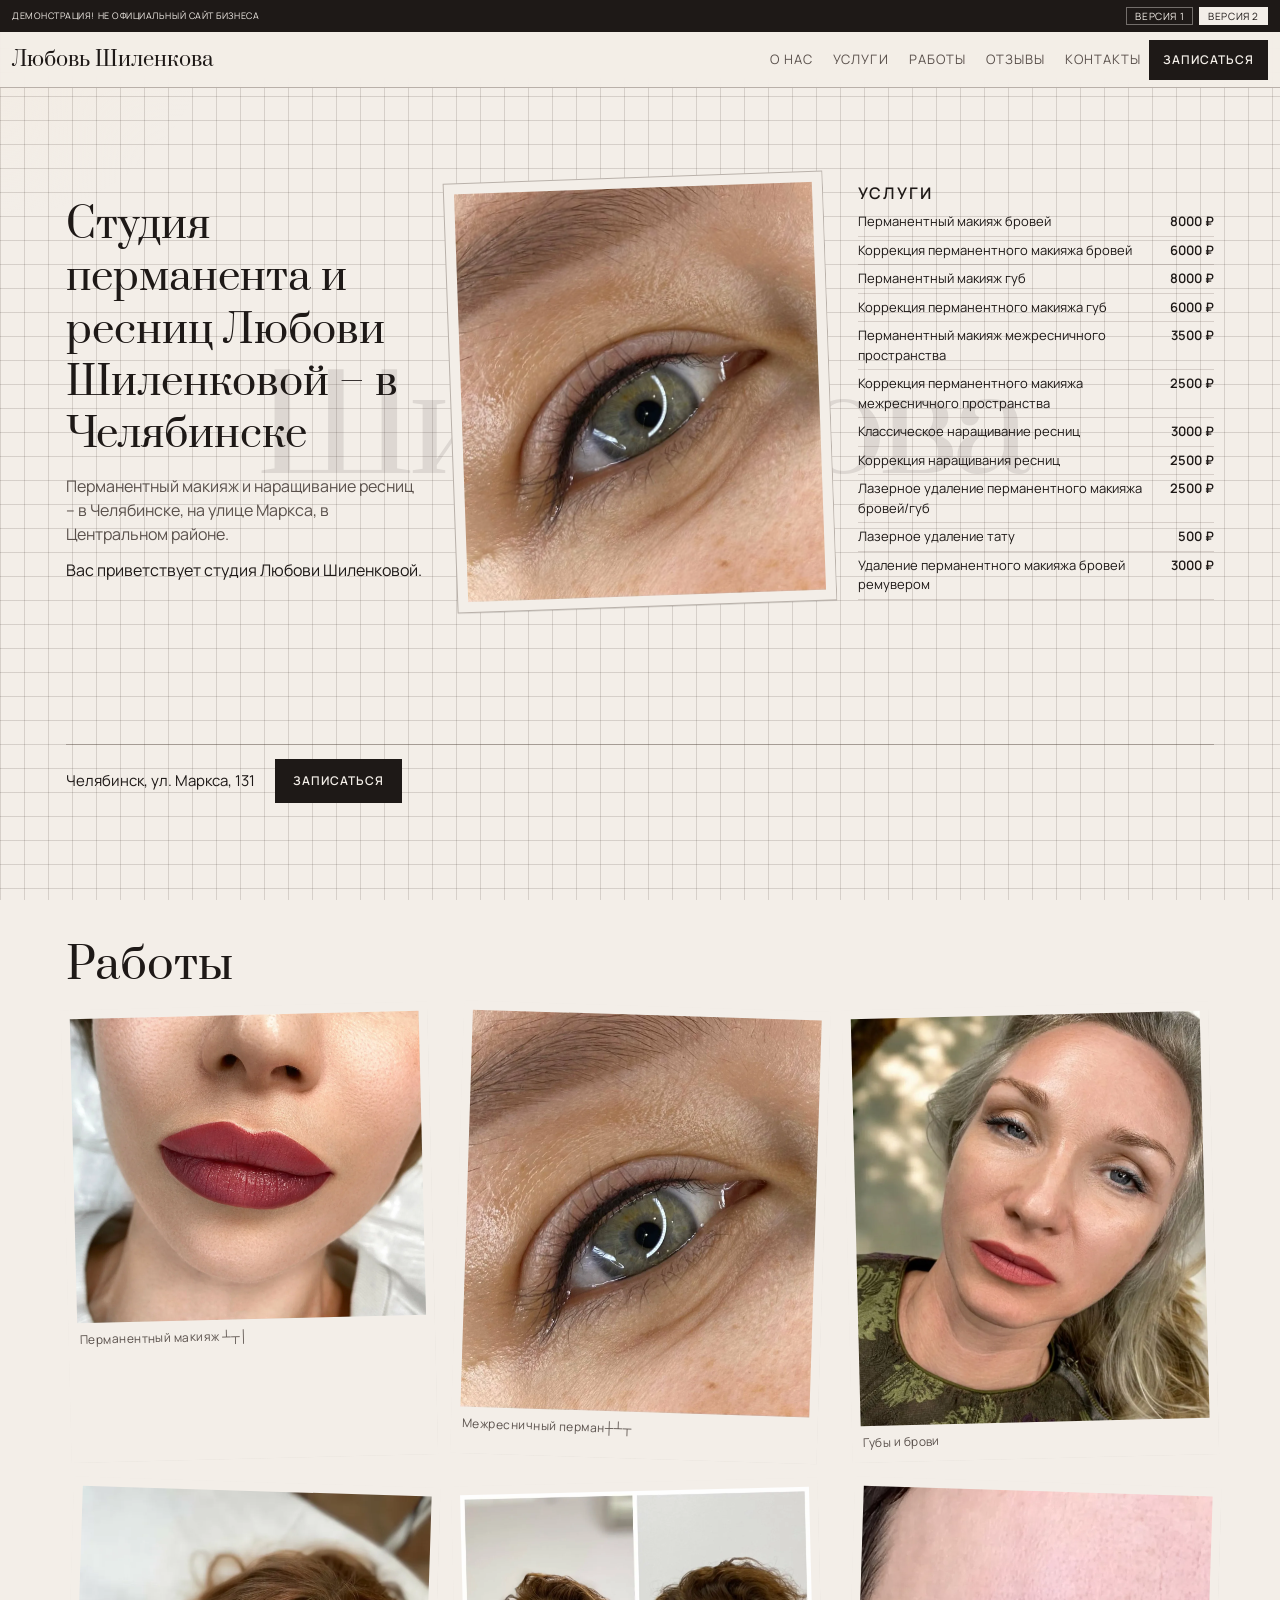
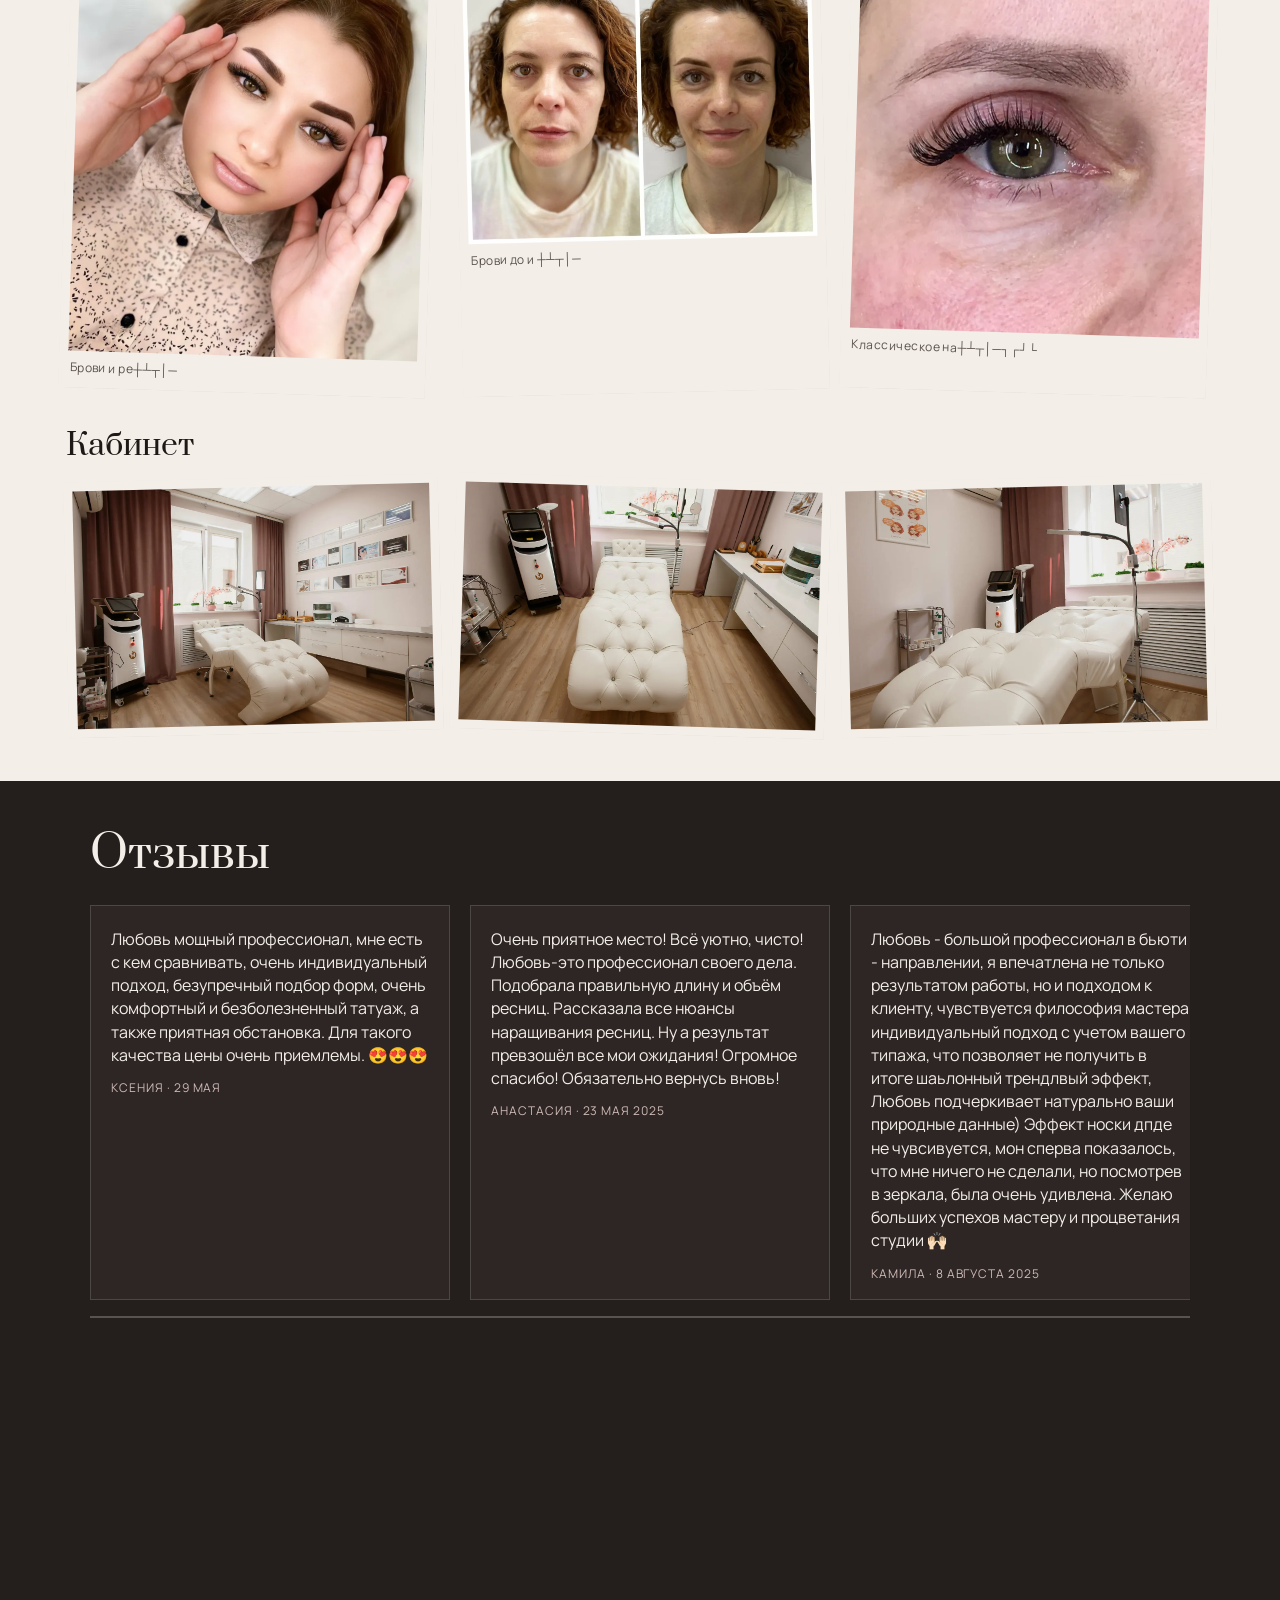
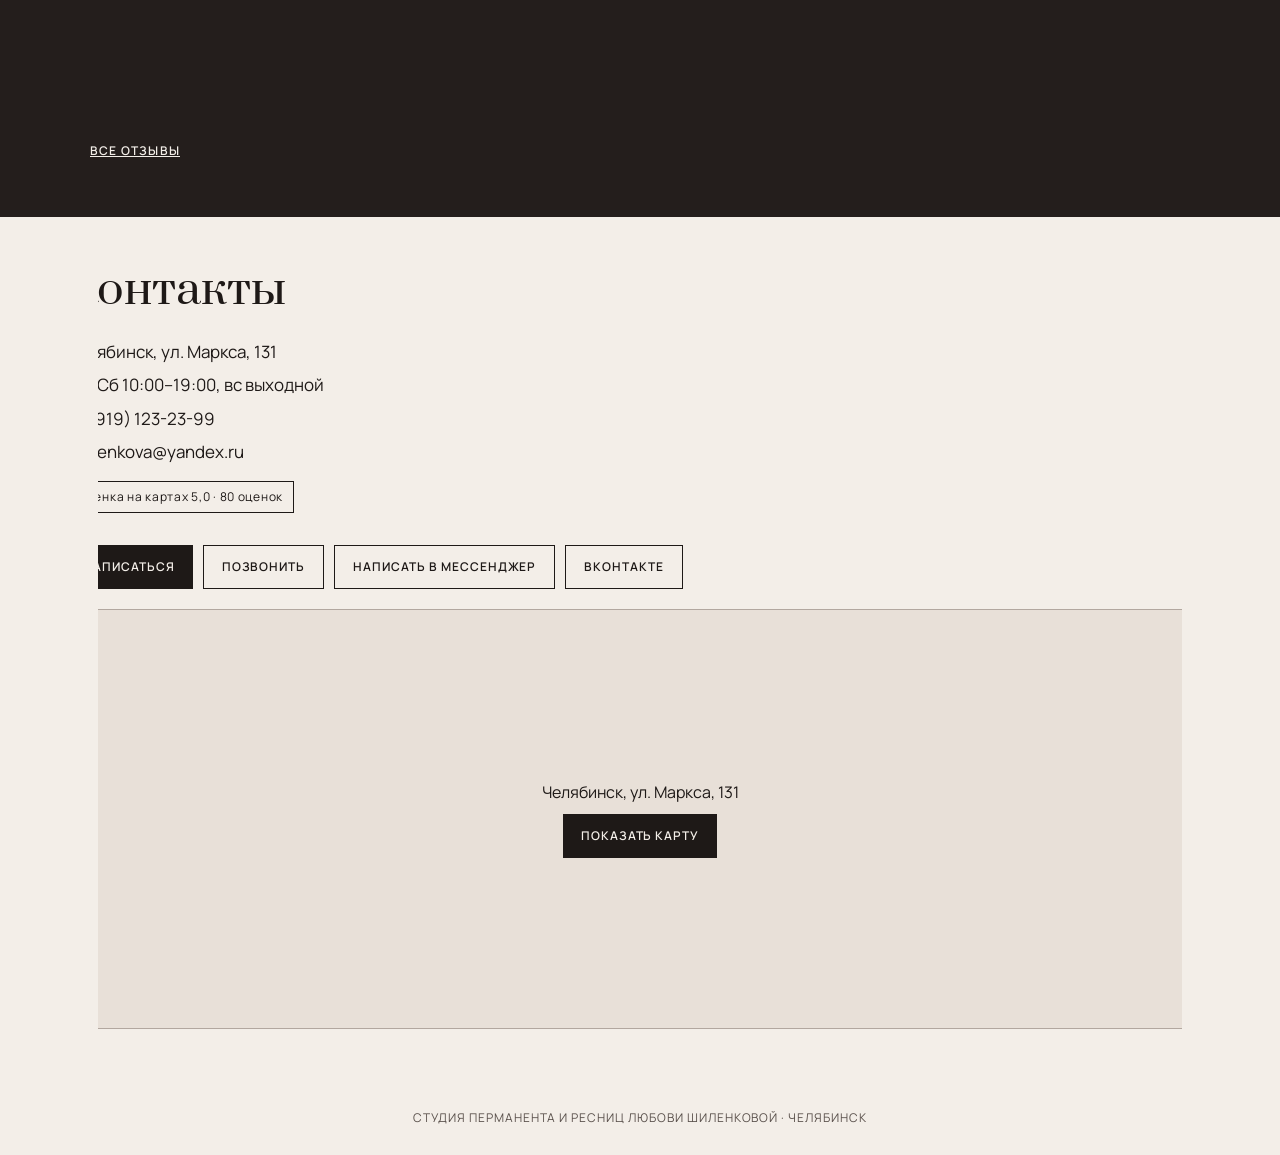
==== v2/index.html @ 54dadf8e "Demo site" ====
<!DOCTYPE html>
<html lang="ru">
<head>
<meta charset="utf-8">
<meta name="viewport" content="width=device-width, initial-scale=1.0">
<meta name="robots" content="noindex, nofollow">
<title>Студия перманента и ресниц Любови Шиленковой · Челябинск</title>
<meta name="description" content="Студия перманента и ресниц Любови Шиленковой в Челябинске, на улице Маркса, в Центральном районе. Перманентный макияж и наращивание ресниц, запись онлайн.">
<meta name="theme-color" content="#F3EEE8">
<link rel="icon" sizes="any" href="logos/favicon.ico">
<link rel="icon" type="image/png" sizes="32x32" href="logos/favicon-32x32.png">
<link rel="apple-touch-icon" sizes="180x180" href="logos/apple-touch-icon.png">
<link rel="preload" href="fonts/prata-400.woff2" as="font" type="font/woff2" crossorigin>
<link rel="preload" href="fonts/manrope-400.woff2" as="font" type="font/woff2" crossorigin>
<link rel="stylesheet" href="css/fonts.css">
<link rel="stylesheet" href="css/styles.css">
<script>
(function(){var q=window.matchMedia("(prefers-reduced-motion: no-preference)");if(!q.matches)return;var h=document.documentElement;h.classList.add("m-on");setTimeout(function(){if(!h.classList.contains("m-ready"))h.classList.remove("m-on");},2500);})();
</script>
</head>
<body>
<div class="grid-bg" aria-hidden="true"></div>
<div class="spot" id="spot" aria-hidden="true"></div>

<div class="chrome" id="chrome">
  <div class="demo">
    <p class="demo-msg">ДЕМОНСТРАЦИЯ! НЕ ОФИЦИАЛЬНЫЙ САЙТ БИЗНЕСА</p>
    <nav class="demo-sw" aria-label="Варианты макета">
      <a href="../">Версия 1</a>
      <span class="is-on" aria-current="page">Версия 2</span>
    </nav>
  </div>
  <header class="head">
    <a class="sign" href="#top">Любовь Шиленкова</a>
    <nav class="nav" aria-label="Разделы">
      <a href="#about">О нас</a>
      <a href="#services">Услуги</a>
      <a href="#works">Работы</a>
      <a href="#reviews">Отзывы</a>
      <a href="#contacts">Контакты</a>
    </nav>
    <a class="btn btn-head" href="https://n501850.yclients.com/" target="_blank" rel="noopener noreferrer">Записаться</a>
    <button class="burger" type="button" id="burger" aria-expanded="false" aria-controls="menu">Меню</button>
    <div class="progress" aria-hidden="true"></div>
  </header>
</div>
<div class="spacer" id="spacer" aria-hidden="true"></div>

<nav class="menu" id="menu" hidden aria-label="Разделы">
  <a href="#about">О нас</a>
  <a href="#services">Услуги</a>
  <a href="#works">Работы</a>
  <a href="#reviews">Отзывы</a>
  <a href="#contacts">Контакты</a>
</nav>

<main id="top">
  <section class="hero" aria-label="Первый экран">
    <p class="word" aria-hidden="true">Шиленкова</p>
    <figure class="work-frame" data-curtain data-tilt>
      <img src="img/work-eyeliner.webp" width="1123" height="1280" alt="Перманентный макияж межресничного пространства" fetchpriority="high">
    </figure>
    <div class="col-about" id="about">
      <h1 data-rv="h1">
        <span class="w"><span class="wi" style="--g:0">Студия</span></span>
        <span class="w"><span class="wi" style="--g:0">перманента</span></span>
        <span class="w"><span class="wi" style="--g:1">и</span></span>
        <span class="w"><span class="wi" style="--g:1">ресниц</span></span>
        <span class="w"><span class="wi" style="--g:2">Любови</span></span>
        <span class="w"><span class="wi" style="--g:2">Шиленковой</span></span>
        <span class="w"><span class="wi" style="--g:3">– в</span></span>
        <span class="w"><span class="wi" style="--g:3">Челябинске</span></span>
      </h1>
      <p class="lead" data-light>Перманентный макияж и наращивание ресниц – в Челябинске, на улице Маркса, в Центральном районе.</p>
      <p class="hello" data-rv>Вас приветствует студия Любови Шиленковой.</p>
    </div>
    <div class="col-svc" id="services">
      <h2 class="marks" data-assemble data-rv>Услуги</h2>
      <ul>
        <li><span>Перманентный макияж бровей</span><span class="pr">8000 ₽</span></li>
        <li><span>Коррекция перманентного макияжа бровей</span><span class="pr">6000 ₽</span></li>
        <li><span>Перманентный макияж губ</span><span class="pr">8000 ₽</span></li>
        <li><span>Коррекция перманентного макияжа губ</span><span class="pr">6000 ₽</span></li>
        <li><span>Перманентный макияж межресничного пространства</span><span class="pr">3500 ₽</span></li>
        <li><span>Коррекция перманентного макияжа межресничного пространства</span><span class="pr">2500 ₽</span></li>
        <li><span>Классическое наращивание ресниц</span><span class="pr">3000 ₽</span></li>
        <li><span>Коррекция наращивания ресниц</span><span class="pr">2500 ₽</span></li>
        <li><span>Лазерное удаление перманентного макияжа бровей/губ</span><span class="pr">2500 ₽</span></li>
        <li><span>Лазерное удаление тату</span><span class="pr">500 ₽</span></li>
        <li><span>Удаление перманентного макияжа бровей ремувером</span><span class="pr">3000 ₽</span></li>
      </ul>
    </div>
    <div class="hero-foot">
      <p>Челябинск, ул. Маркса, 131</p>
      <a class="btn" href="https://n501850.yclients.com/" target="_blank" rel="noopener noreferrer">Записаться</a>
    </div>
  </section>

  <section class="works" id="works">
    <h2 data-rv="h2" class="marks" data-assemble><span class="w"><span class="wi">Работы</span></span></h2>
    <div class="gal-grid">
      <figure class="shot" data-curtain data-frame data-rv data-d style="--i:0"><img src="img/work-lips.webp" width="1280" height="1116" alt="Перманентный макияж губ" loading="lazy"><figcaption class="marks" data-assemble>Перманентный макияж губ</figcaption></figure>
      <figure class="shot" data-curtain data-frame data-rv data-d style="--i:1"><img src="img/work-eyeliner.webp" width="1123" height="1280" alt="Перманентный макияж межресничного пространства" loading="lazy"><figcaption class="marks" data-assemble>Межресничный перманент</figcaption></figure>
      <figure class="shot" data-curtain data-frame data-rv data-d style="--i:2"><img src="img/work-face.webp" width="1029" height="1200" alt="Перманентный макияж губ и бровей" loading="lazy"><figcaption class="marks" data-assemble>Губы и брови</figcaption></figure>
      <figure class="shot" data-curtain data-frame data-rv data-d style="--i:3"><img src="img/work-brows-lashes.webp" width="900" height="1200" alt="Брови и наращивание ресниц" loading="lazy"><figcaption class="marks" data-assemble>Брови и ресницы</figcaption></figure>
      <figure class="shot" data-curtain data-frame data-rv data-d style="--i:4"><img src="img/work-brows-ba.webp" width="1280" height="1280" alt="Брови до и после перманентного макияжа" loading="lazy"><figcaption class="marks" data-assemble>Брови до и после</figcaption></figure>
      <figure class="shot" data-curtain data-frame data-rv data-d style="--i:5"><img src="img/work-lashes.webp" width="690" height="875" alt="Классическое наращивание ресниц" loading="lazy"><figcaption class="marks" data-assemble>Классическое наращивание</figcaption></figure>
    </div>
    <div class="place">
      <h3 class="marks" data-assemble data-rv>Кабинет</h3>
      <div class="place-grid">
        <figure class="shot" data-curtain data-frame data-rv data-d style="--i:0"><img src="img/int-wide.webp" width="1280" height="853" alt="Кабинет студии, общий план" loading="lazy"></figure>
        <figure class="shot" data-curtain data-frame data-rv data-d style="--i:1"><img src="img/int-couch.webp" width="1280" height="853" alt="Кабинет студии, кушетка" loading="lazy"></figure>
        <figure class="shot" data-curtain data-frame data-rv data-d style="--i:2"><img src="img/int-window.webp" width="1280" height="853" alt="Кабинет студии у окна" loading="lazy"></figure>
      </div>
    </div>
  </section>

  <section class="reviews" id="reviews" data-tone="dark">
    <div class="reviews-inner">
      <h2 data-rv="h2" class="marks" data-assemble><span class="w"><span class="wi">Отзывы</span></span></h2>
      <div class="rev-stack">
        <article class="rev-card">
          <blockquote>Любовь мощный профессионал, мне есть с кем сравнивать, очень индивидуальный подход, безупречный подбор форм, очень комфортный и безболезненный татуаж, а также приятная обстановка. Для такого качества цены очень приемлемы. 😍😍😍</blockquote>
          <footer>Ксения · 29 мая</footer>
        </article>
        <article class="rev-card">
          <blockquote>Очень приятное место! Всё уютно, чисто! Любовь-это профессионал своего дела. Подобрала правильную длину и объём ресниц. Рассказала все нюансы наращивания ресниц. Ну а результат превзошёл все мои ожидания! Огромное спасибо! Обязательно вернусь вновь!</blockquote>
          <footer>Анастасия · 23 мая 2025</footer>
        </article>
        <article class="rev-card">
          <blockquote>Любовь - большой профессионал в бьюти - направлении, я впечатлена не только результатом работы, но и подходом к клиенту, чувствуется философия мастера индивидуальный подход с учетом вашего типажа, что позволяет не получить в итоге шаьлонный трендлвый эффект, Любовь подчеркивает натурально ваши природные данные) Эффект носки дпде не чувсивуется, мон сперва показалось, что мне ничего не сделали, но посмотрев в зеркала, была очень удивлена. Желаю больших успехов мастеру и процветания студии 🙌🏻</blockquote>
          <footer>Камила · 8 августа 2025</footer>
        </article>
        <article class="rev-card">
          <blockquote>Любовь, прекрасный мастер своего дела. Хожу к ней регулярно, не первый год. Делаю бровки, реснички, сейчас решилась на перманент губ. После первой процедуры есть прекрасный результат.Все оценили. Спасибо большое. Теперь жду коррекцию🤗Мастера менять не буду💯%</blockquote>
          <footer>Ольга · 22 ноября 2025</footer>
        </article>
      </div>
      <div class="rev-lane-wrap" id="rev-lane-wrap">
        <div class="rev-lane" id="rev-lane">
          <article class="rev-card">
            <blockquote>Любовь мощный профессионал, мне есть с кем сравнивать, очень индивидуальный подход, безупречный подбор форм, очень комфортный и безболезненный татуаж, а также приятная обстановка. Для такого качества цены очень приемлемы. 😍😍😍</blockquote>
            <footer>Ксения · 29 мая</footer>
          </article>
          <article class="rev-card">
            <blockquote>Очень приятное место! Всё уютно, чисто! Любовь-это профессионал своего дела. Подобрала правильную длину и объём ресниц. Рассказала все нюансы наращивания ресниц. Ну а результат превзошёл все мои ожидания! Огромное спасибо! Обязательно вернусь вновь!</blockquote>
            <footer>Анастасия · 23 мая 2025</footer>
          </article>
          <article class="rev-card">
            <blockquote>Любовь - большой профессионал в бьюти - направлении, я впечатлена не только результатом работы, но и подходом к клиенту, чувствуется философия мастера индивидуальный подход с учетом вашего типажа, что позволяет не получить в итоге шаьлонный трендлвый эффект, Любовь подчеркивает натурально ваши природные данные) Эффект носки дпде не чувсивуется, мон сперва показалось, что мне ничего не сделали, но посмотрев в зеркала, была очень удивлена. Желаю больших успехов мастеру и процветания студии 🙌🏻</blockquote>
            <footer>Камила · 8 августа 2025</footer>
          </article>
          <article class="rev-card">
            <blockquote>Любовь, прекрасный мастер своего дела. Хожу к ней регулярно, не первый год. Делаю бровки, реснички, сейчас решилась на перманент губ. После первой процедуры есть прекрасный результат.Все оценили. Спасибо большое. Теперь жду коррекцию🤗Мастера менять не буду💯%</blockquote>
            <footer>Ольга · 22 ноября 2025</footer>
          </article>
        </div>
        <div class="rev-progress" aria-hidden="true"><i id="rev-progress"></i></div>
      </div>
      <a class="rev-all" href="https://yandex.ru/maps/org/31362905163/reviews/" target="_blank" rel="noopener noreferrer">Все отзывы</a>
    </div>
  </section>

  <section class="contacts" id="contacts">
    <h2 data-rv="h2" class="marks" data-assemble><span class="w"><span class="wi">Контакты</span></span></h2>
    <div class="nap">
      <p>Челябинск, ул. Маркса, 131</p>
      <p>Пн–Сб 10:00–19:00, вс выходной</p>
      <p><a href="tel:+79191232399">+7 (919) 123-23-99</a></p>
      <p><a href="mailto:lshilenkova@yandex.ru">lshilenkova@yandex.ru</a></p>
    </div>
    <p class="badge">Оценка на картах 5,0 · 80 оценок</p>
    <div class="msg">
      <a class="btn" href="https://n501850.yclients.com/" target="_blank" rel="noopener noreferrer">Записаться</a>
      <a class="btn btn-ghost" href="tel:+79191232399">Позвонить</a>
      <a class="btn btn-ghost" href="https://t.me/+79191232399" target="_blank" rel="noopener noreferrer">Написать в мессенджер</a>
      <a class="btn btn-ghost" href="https://vk.ru/shilenkovabeauty" target="_blank" rel="noopener noreferrer">ВКонтакте</a>
    </div>
    <div class="map" id="map" data-src="https://yandex.ru/map-widget/v1/?ol=biz&amp;oid=31362905163&amp;z=16&amp;lang=ru_RU">
      <div class="ph">
        <p>Челябинск, ул. Маркса, 131</p>
        <button class="btn" type="button" id="map-btn">Показать карту</button>
      </div>
    </div>
  </section>
</main>

<footer class="page-end">
  <p>Студия перманента и ресниц Любови Шиленковой · Челябинск</p>
</footer>

<script src="js/engine.js"></script>
</body>
</html>
---- v2/css/fonts.css ----
@font-face {
  font-family: "Prata";
  src: url("../fonts/prata-400.woff2") format("woff2");
  font-weight: 400;
  font-style: normal;
  font-display: swap;
}
@font-face {
  font-family: "Manrope";
  src: url("../fonts/manrope-400.woff2") format("woff2");
  font-weight: 400;
  font-style: normal;
  font-display: swap;
}
@font-face {
  font-family: "Manrope";
  src: url("../fonts/manrope-600.woff2") format("woff2");
  font-weight: 600;
  font-style: normal;
  font-display: swap;
}
---- v2/css/styles.css ----
/* T4 Grid - brow-mapping sheet */
:root {
  --c-paper: #f3eee8;
  --c-ink: #1e1917;
  --c-muted: #5a514c;
  --c-line: rgba(62, 48, 40, .16);
  --c-line-strong: rgba(62, 48, 40, .32);
  --c-rose: #7a3f40;
  --c-rose-deep: #5c2e2f;
  --c-soft: #e8e0d8;
  --c-dark: #241e1c;
  --c-on-dark: #f3eee8;
  --c-frame: #d8cfc6;
  --top-h: 96px;
  --ease: cubic-bezier(.16, 1, .3, 1);
  --max: 1180px;
  --grid: 24px;
  --fx: 0px;
}
*, *::before, *::after { box-sizing: border-box; }
html, body { overflow-x: clip; }
body {
  margin: 0;
  font-family: "Manrope", "Segoe UI", sans-serif;
  color: var(--c-ink);
  background: var(--c-paper);
  line-height: 1.5;
  min-height: 100svh;
}
img { max-width: 100%; height: auto; display: block; }
a { color: inherit; }
button { font: inherit; color: inherit; }
h1, h2, h3 { font-family: "Prata", Georgia, serif; font-weight: 400; line-height: 1.15; margin: 0; }
p, ul, figure, blockquote { margin: 0; }

.grid-bg {
  position: fixed;
  inset: 0;
  z-index: 0;
  height: 100lvh;
  pointer-events: none;
  background-color: var(--c-paper);
  background-image:
    linear-gradient(to right, var(--c-line) 1px, transparent 1px),
    linear-gradient(to bottom, var(--c-line) 1px, transparent 1px);
  background-size: var(--grid) var(--grid);
}
.spot {
  display: none;
  position: fixed;
  z-index: 1;
  width: 50vmin;
  height: 50vmin;
  border-radius: 50%;
  pointer-events: none;
  background: radial-gradient(circle, rgba(255, 250, 244, .5) 0%, rgba(255, 250, 244, 0) 68%);
  translate: -50% -50%;
  mix-blend-mode: multiply;
}
@media (hover: hover) and (pointer: fine) {
  .spot { display: block; }
}

.chrome {
  position: fixed;
  top: 0;
  left: 0;
  right: 0;
  z-index: 40;
  background: var(--c-paper);
}
@media (min-width: 700px) {
  .chrome {
    background: color-mix(in srgb, var(--c-paper) 92%, transparent);
    backdrop-filter: blur(10px);
  }
}
.progress {
  display: none;
  position: absolute;
  left: 0;
  right: 0;
  bottom: 0;
  height: 2px;
  background: var(--c-rose);
  transform-origin: left center;
  scale: 0 1;
  z-index: 1;
}
@supports (animation-timeline: scroll()) {
  html.m-on .progress {
    display: block;
    animation: grow-p linear;
    animation-timeline: scroll(root);
  }
}
@keyframes grow-p { from { scale: 0 1; } to { scale: 1 1; } }

.demo {
  display: flex;
  align-items: center;
  justify-content: space-between;
  gap: 8px;
  min-height: 32px;
  padding: 3px 12px;
  background: var(--c-ink);
  color: var(--c-on-dark);
  font-size: 9px;
  letter-spacing: .06em;
  text-transform: uppercase;
  line-height: 1.2;
}
@media (max-width: 420px) {
  .demo { padding: 3px 8px; gap: 6px; letter-spacing: .03em; }
  .demo-sw a, .demo-sw span { padding: 2px 6px; }
}
.demo-msg { flex: 1 1 auto; }
.demo-sw { display: flex; gap: 6px; flex: 0 0 auto; }
.demo-sw a, .demo-sw span {
  padding: 2px 8px;
  border: 1px solid rgba(243, 238, 232, .4);
  text-decoration: none;
  font-size: 10px;
  letter-spacing: .06em;
  text-transform: uppercase;
}
.demo-sw .is-on { background: var(--c-on-dark); color: var(--c-ink); border-color: var(--c-on-dark); }
.demo-sw a:hover, .demo-sw a:focus-visible { background: rgba(243, 238, 232, .14); }

.head {
  display: flex;
  align-items: center;
  gap: 8px;
  min-height: 56px;
  padding: 6px 12px;
  border-bottom: 1px solid var(--c-line-strong);
}
@media (max-width: 420px) {
  .head { padding: 6px 10px; gap: 6px; }
  .btn-head { padding: 8px 10px; font-size: 11px; }
  .burger { min-width: 40px; padding: 6px 8px; font-size: 11px; }
}
.sign {
  font-family: "Prata", Georgia, serif;
  font-size: clamp(15px, 4.4vw, 20px);
  text-decoration: none;
  margin-right: auto;
  white-space: nowrap;
  min-width: 0;
}
.nav { display: none; gap: 20px; }
.nav a { text-decoration: none; font-size: 13px; letter-spacing: .08em; text-transform: uppercase; color: var(--c-muted); }
.nav a:hover, .nav a:focus-visible { color: var(--c-ink); }
.btn {
  display: inline-flex;
  align-items: center;
  justify-content: center;
  text-decoration: none;
  background: var(--c-ink);
  color: var(--c-on-dark);
  border: 0;
  padding: 10px 18px;
  min-height: 44px;
  font-weight: 600;
  letter-spacing: .08em;
  text-transform: uppercase;
  font-size: 12px;
  cursor: pointer;
}
.btn:hover, .btn:focus-visible { background: var(--c-rose-deep); }
.btn-head { padding: 8px 14px; min-height: 40px; }
.btn-ghost {
  background: transparent;
  color: var(--c-ink);
  border: 1px solid var(--c-ink);
}
.btn-ghost:hover, .btn-ghost:focus-visible { background: var(--c-ink); color: var(--c-on-dark); }
.btn-on-dark { background: var(--c-on-dark); color: var(--c-dark); }
.btn-on-dark:hover, .btn-on-dark:focus-visible { background: #fff; color: var(--c-dark); }
.burger {
  display: inline-flex;
  align-items: center;
  justify-content: center;
  min-width: 44px;
  min-height: 40px;
  padding: 6px 10px;
  background: transparent;
  border: 1px solid var(--c-ink);
  font-size: 11px;
  font-weight: 600;
  letter-spacing: .1em;
  text-transform: uppercase;
  cursor: pointer;
}
.burger[aria-expanded="true"] { background: var(--c-ink); color: var(--c-on-dark); }
@media (min-width: 900px) {
  .burger { display: none; }
  .nav { display: flex; }
}
.spacer { height: var(--top-h); }
.menu {
  position: fixed;
  top: var(--top-h);
  left: 0;
  right: 0;
  z-index: 39;
  background: var(--c-paper);
  border-bottom: 1px solid var(--c-line-strong);
  padding: 8px 16px 18px;
  display: flex;
  flex-direction: column;
}
.menu[hidden] { display: none; }
.menu a {
  display: block;
  text-decoration: none;
  padding: 10px 2px;
  font-size: 14px;
  letter-spacing: .12em;
  text-transform: uppercase;
}

main { position: relative; z-index: 2; }
section { scroll-margin-top: calc(var(--top-h) + 12px); }

.hero {
  width: min(100%, var(--max));
  margin: 0 auto;
  padding: 16px 16px 36px;
  display: grid;
  gap: 16px;
  position: relative;
  overflow-x: clip;
  max-width: 100%;
}
.word {
  font-family: "Prata", Georgia, serif;
  font-size: clamp(28px, 7.6vw, 160px);
  line-height: .85;
  letter-spacing: -.05em;
  color: var(--c-ink);
  opacity: .1;
  text-align: center;
  pointer-events: none;
  user-select: none;
  grid-area: word;
  align-self: center;
  max-width: 100%;
  overflow: hidden;
  white-space: nowrap;
}
.work-frame {
  grid-area: work;
  justify-self: center;
  width: min(100%, 340px);
  max-width: 100%;
  padding: 10px;
  background: var(--c-paper);
  box-shadow: 8px 12px 28px rgba(30, 25, 23, .16);
  rotate: -2deg;
  border: 1px solid var(--c-line-strong);
  position: relative;
  z-index: 1;
}
@media (max-width: 699px) {
  .work-frame { rotate: 0deg; }
}
.work-frame img {
  width: 100%;
  height: auto;
  aspect-ratio: 1123 / 1280;
  object-fit: cover;
  object-position: center 40%;
}
.col-about, .col-svc { position: relative; z-index: 1; }
.col-about h1 {
  font-size: clamp(22px, 5.6vw, 40px);
  margin-bottom: 10px;
  overflow-wrap: break-word;
}
.col-about .lead { color: var(--c-muted); font-size: 16px; max-width: 36ch; }
.col-about .hello { margin-top: 12px; font-size: 16px; }
.col-svc h2 { font-size: 16px; letter-spacing: .14em; text-transform: uppercase; font-family: "Manrope", sans-serif; font-weight: 600; margin-bottom: 10px; }
.col-svc ul { list-style: none; padding: 0; display: grid; gap: 4px; }
.col-svc li { display: flex; justify-content: space-between; gap: 10px; font-size: 13px; border-bottom: 1px solid var(--c-line); padding-bottom: 4px; }
.col-svc .pr { font-weight: 600; white-space: nowrap; }
.hero-foot {
  grid-area: foot;
  display: flex;
  flex-wrap: wrap;
  align-items: center;
  gap: 14px 20px;
  border-top: 1px solid var(--c-line-strong);
  padding-top: 14px;
  font-size: 15px;
}
.hero { grid-template-areas: "work" "word" "foot" "about" "svc"; }
@media (min-width: 900px) {
  .hero {
    grid-template-columns: 1fr minmax(260px, 380px) 1fr;
    grid-template-areas:
      "about work svc"
      "foot foot foot";
    column-gap: 28px;
    align-items: center;
    padding-top: 28px;
    min-height: calc(100svh - var(--top-h));
  }
  .word {
    position: absolute;
    left: 0;
    right: 0;
    top: 42%;
    translate: 0 -50%;
    font-size: clamp(72px, 11vw, 180px);
    z-index: 0;
  }
  .work-frame { width: 100%; }
  .col-about { align-self: center; }
  .col-svc { align-self: center; }
}

.works { width: min(100%, var(--max)); margin: 0 auto; padding: 40px 16px 48px; overflow-x: clip; }
.works h2 { font-size: clamp(28px, 5vw, 44px); margin-bottom: 8px; }
.works .intro { color: var(--c-muted); margin-bottom: 20px; }
.gal-grid {
  display: grid;
  grid-template-columns: 1fr 1fr;
  gap: 16px 12px;
}
.shot {
  padding: 8px;
  border: 1px solid transparent;
  background: var(--c-paper);
  box-shadow: 6px 10px 20px rgba(30, 25, 23, .1);
  rotate: -1.4deg;
}
.shot:nth-child(even) { rotate: 1.8deg; }
.shot img { width: 100%; height: auto; }
.shot figcaption { font-size: 12px; letter-spacing: .04em; padding: 8px 2px 2px; color: var(--c-muted); }
.shot.draw { border-color: var(--c-line-strong); }
.place { margin-top: 36px; }
.place h3 { font-family: "Prata", Georgia, serif; font-size: clamp(22px, 3vw, 30px); margin-bottom: 14px; }
.place-grid { display: grid; grid-template-columns: 1fr; gap: 12px; }
@media (min-width: 600px) {
  .place-grid { grid-template-columns: 1fr 1fr 1fr; }
}
@media (min-width: 900px) {
  .gal-grid { grid-template-columns: repeat(3, 1fr); gap: 24px; }
}
@supports (animation-timeline: view()) {
  html.m-on .gal-grid > :nth-child(even),
  html.m-on .place-grid > :nth-child(even) {
    animation: drift linear both;
    animation-timeline: view();
  }
}
@keyframes drift {
  from { translate: 0 -18px; }
  to { translate: 0 18px; }
}

.reviews {
  background: var(--c-dark);
  color: var(--c-on-dark);
  padding: 48px 16px 56px;
}
.reviews h2 { font-size: clamp(28px, 5vw, 44px); margin-bottom: 18px; }
.reviews-inner { width: min(100%, 1100px); margin: 0 auto; }
.rev-stack { display: grid; gap: 14px; }
.rev-card {
  background: #2d2624;
  padding: 22px 20px 16px;
  border: 1px solid rgba(243, 238, 232, .16);
}
.rev-card blockquote { font-size: 16px; line-height: 1.45; }
.rev-card footer { margin-top: 12px; font-size: 12px; letter-spacing: .08em; text-transform: uppercase; color: color-mix(in srgb, var(--c-on-dark) 70%, var(--c-rose)); }
.rev-all {
  display: inline-block;
  margin-top: 22px;
  color: var(--c-on-dark);
  font-weight: 600;
  letter-spacing: .1em;
  text-transform: uppercase;
  font-size: 12px;
}
.rev-lane, .rev-progress, .rev-lane-wrap { display: none; }
html.m-on .rev-stack .rev-card {
  position: sticky;
  top: calc(var(--top-h) + 16px);
}
@media (min-width: 900px) {
  html.m-on .rev-stack { display: none; }
  html.m-on .rev-lane-wrap { display: block; overflow: clip; max-width: 100%; }
  html.m-on .rev-lane {
    display: flex;
    gap: 20px;
    width: max-content;
  }
  html.m-on .rev-lane .rev-card {
    position: static;
    width: min(360px, 32vw);
    flex: 0 0 auto;
  }
  html.m-on .rev-progress {
    display: block;
    height: 2px;
    background: rgba(243, 238, 232, .25);
    margin-top: 16px;
  }
  html.m-on .rev-progress i {
    display: block;
    height: 100%;
    width: 100%;
    background: var(--c-on-dark);
    transform-origin: left center;
    scale: var(--p, 0) 1;
  }
}

.contacts {
  width: min(100%, var(--max));
  margin: 0 auto;
  padding: 48px 16px 64px;
  clip-path: inset(0 var(--fx) round 18px);
}
.contacts h2 { font-size: clamp(28px, 5vw, 44px); margin-bottom: 16px; }
.nap { display: grid; gap: 8px; font-size: 17px; margin-bottom: 16px; }
.nap a { text-decoration: none; }
.nap a:hover, .nap a:focus-visible { text-decoration: underline; }
.msg { display: flex; flex-wrap: wrap; gap: 10px; margin: 16px 0 20px; }
.badge {
  display: inline-block;
  border: 1px solid var(--c-ink);
  padding: 6px 10px;
  font-size: 12px;
  letter-spacing: .06em;
  margin-bottom: 16px;
  width: fit-content;
}
.map {
  position: relative;
  width: 100%;
  aspect-ratio: 16 / 10;
  max-height: 420px;
  background: var(--c-soft);
  border: 1px solid var(--c-line-strong);
  overflow: hidden;
}
.map iframe, .map .ph { position: absolute; inset: 0; width: 100%; height: 100%; border: 0; }
.map .ph {
  display: flex;
  flex-direction: column;
  align-items: center;
  justify-content: center;
  gap: 10px;
  padding: 16px;
  text-align: center;
}

.page-end {
  position: relative;
  z-index: 2;
  padding: 16px 16px 28px;
  font-size: 12px;
  letter-spacing: .08em;
  text-transform: uppercase;
  color: var(--c-muted);
  text-align: center;
}

.w { display: inline-block; overflow: clip; padding-bottom: .16em; vertical-align: bottom; }
.wi { display: inline-block; }
.sr { position: absolute; width: 1px; height: 1px; overflow: hidden; clip: rect(0 0 0 0); }

:focus-visible { outline: 2px solid var(--c-rose); outline-offset: 3px; }
.burger:focus-visible, .btn:focus-visible { outline-color: currentColor; }

html.m-on [data-rv]:not(.in) { opacity: 0; translate: 0 40px; }
html.m-on [data-rv].in {
  opacity: 1;
  translate: 0 0;
  transition: opacity 1s var(--ease), translate 1s var(--ease);
}
html.m-on [data-rv].in[data-d] { transition-delay: calc(var(--i, 0) * 70ms); }

html.m-on [data-rv="h1"]:not(.in),
html.m-on [data-rv="h2"]:not(.in) { opacity: 1; translate: none; }
html.m-on [data-rv="h1"]:not(.in) .wi,
html.m-on [data-rv="h2"]:not(.in) .wi { translate: 0 110%; }
html.m-on [data-rv="h1"].in .wi {
  translate: 0 0;
  transition: translate 1000ms var(--ease);
  transition-delay: calc(var(--g, 0) * 70ms);
}
html.m-on [data-rv="h2"].in .wi {
  translate: 0 0;
  transition: translate 900ms var(--ease);
  transition-delay: calc(var(--g, 0) * 60ms);
}

html.m-on [data-curtain]:not(.in) { clip-path: inset(12% 12% 12% 12%); }
html.m-on [data-curtain]:not(.in) img { scale: 1.1; }
html.m-on [data-curtain].in { clip-path: inset(0); transition: clip-path 1.1s var(--ease); }
html.m-on [data-curtain].in img { scale: 1; transition: scale 1.4s var(--ease); }
html.m-on [data-curtain].done { clip-path: none; }
html.m-on [data-curtain].done img { scale: none; }

html.m-on [data-frame]:not(.in) { clip-path: inset(0 50% 0 50%); }
html.m-on [data-frame].in { clip-path: inset(0); transition: clip-path 1.1s var(--ease); }

html.m-on .marks:not(.in) { opacity: 0; }
html.m-on .marks.in { opacity: 1; }

@media (prefers-reduced-motion: reduce) {
  *, *::before, *::after { animation: none !important; transition: none !important; }
  html.m-on [data-rv], html.m-on [data-curtain], html.m-on [data-frame] {
    opacity: 1 !important;
    translate: none !important;
    scale: none !important;
    clip-path: none !important;
  }
}
@media print {
  .chrome { position: static; }
  .grid-bg, .spot, .demo, .burger, .menu, .progress { display: none !important; }
  .spacer { height: 0; }
}
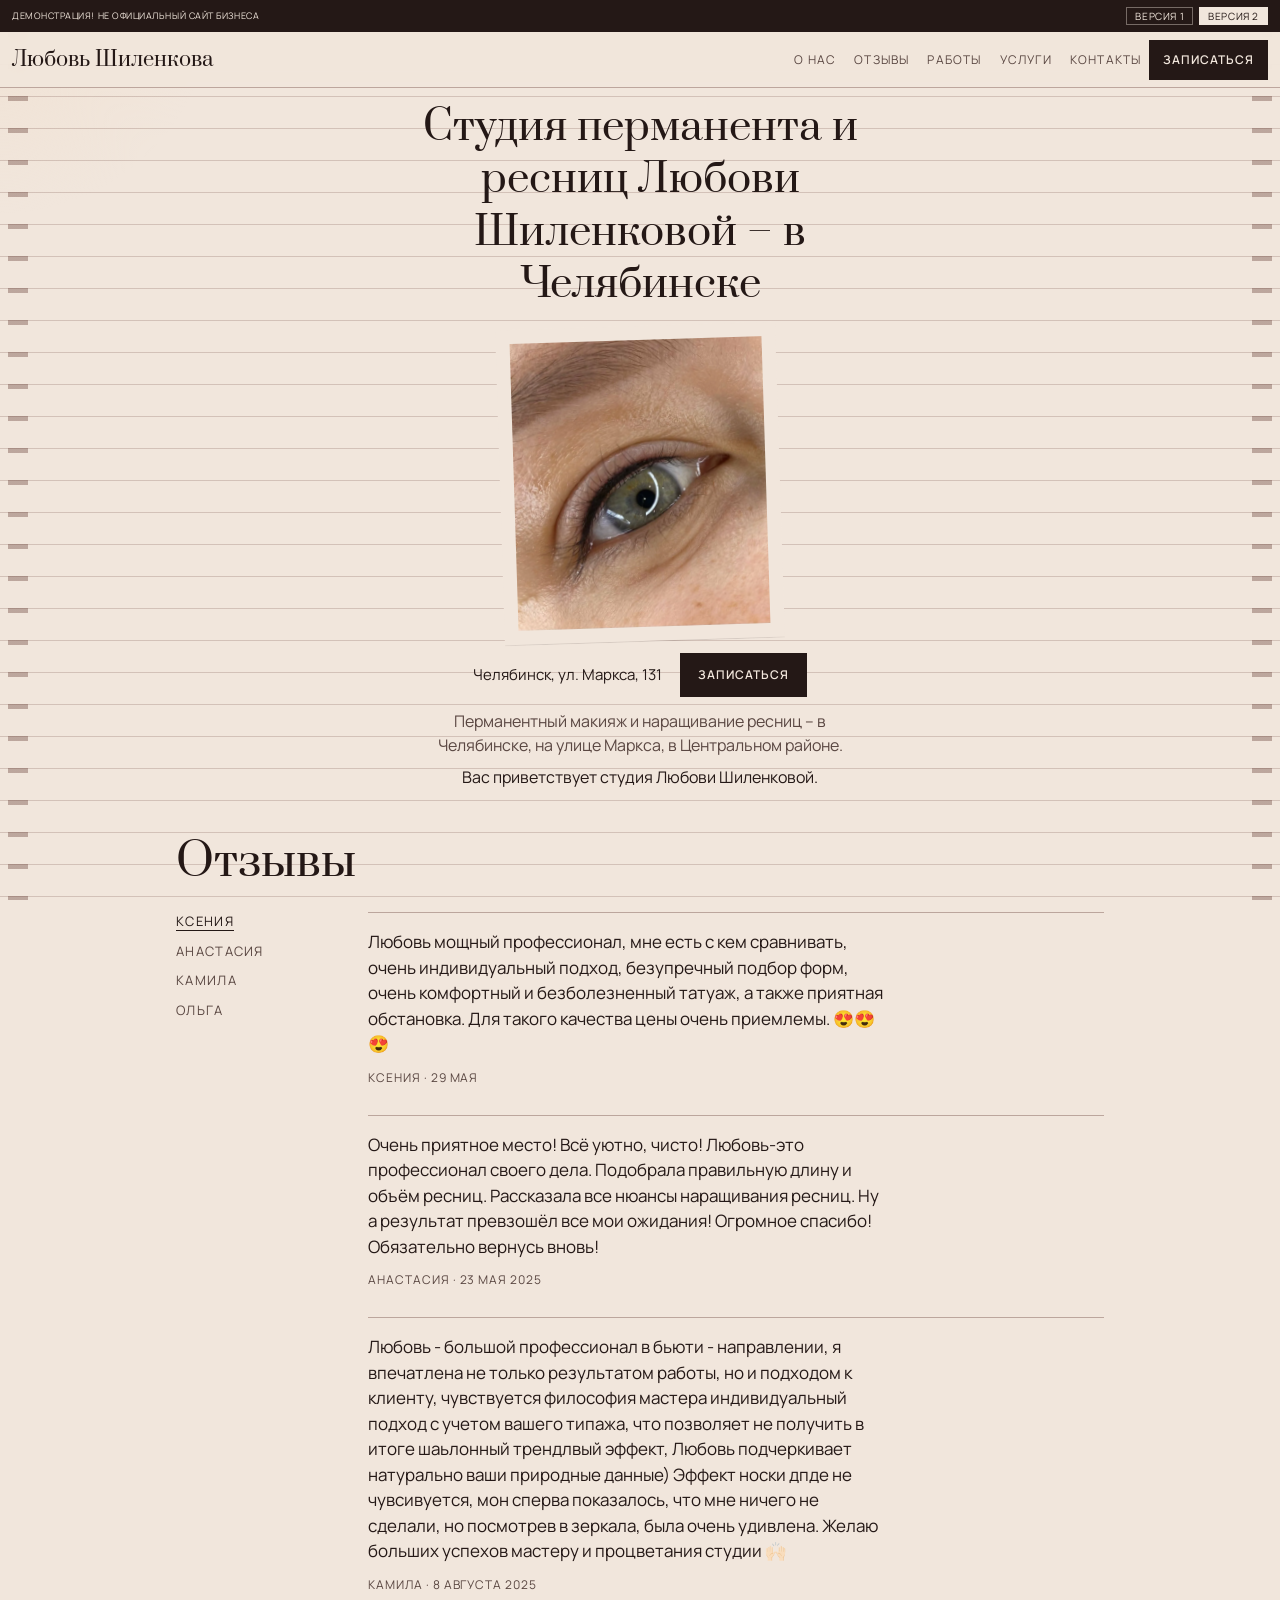
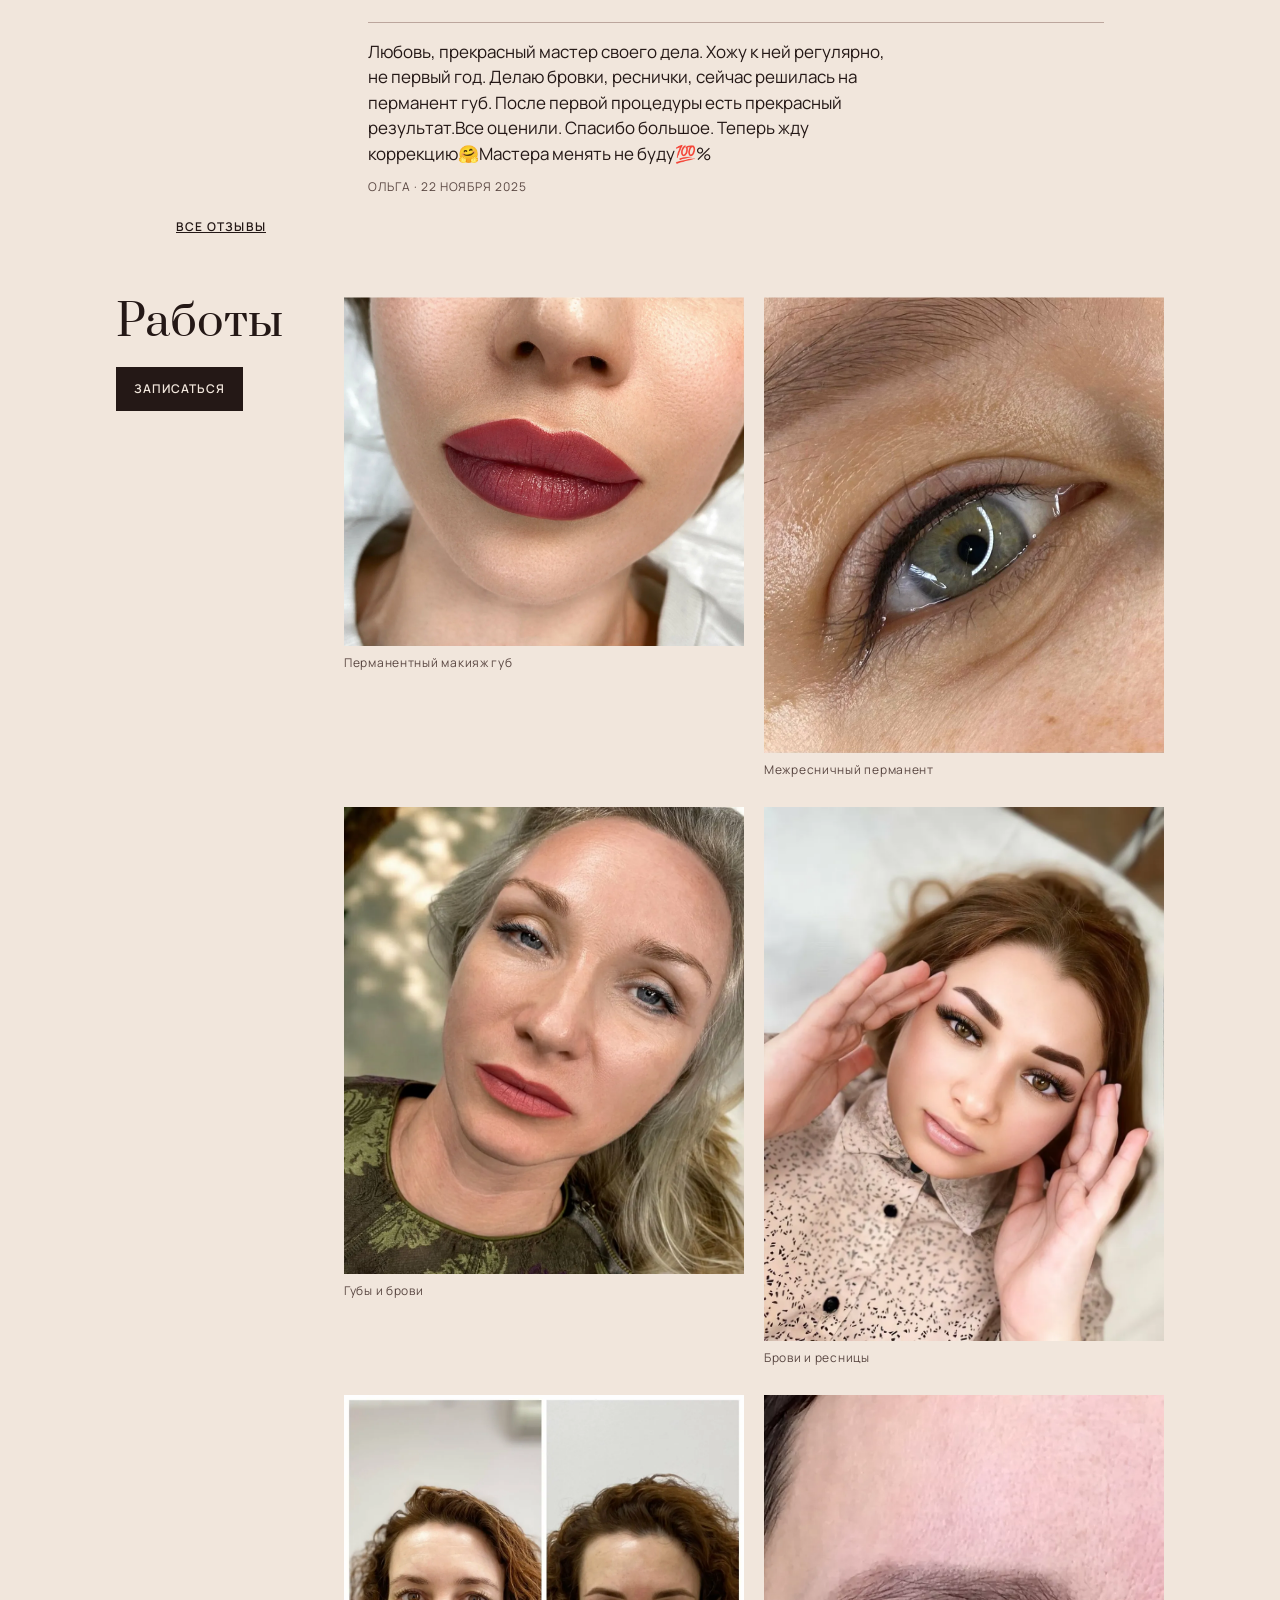
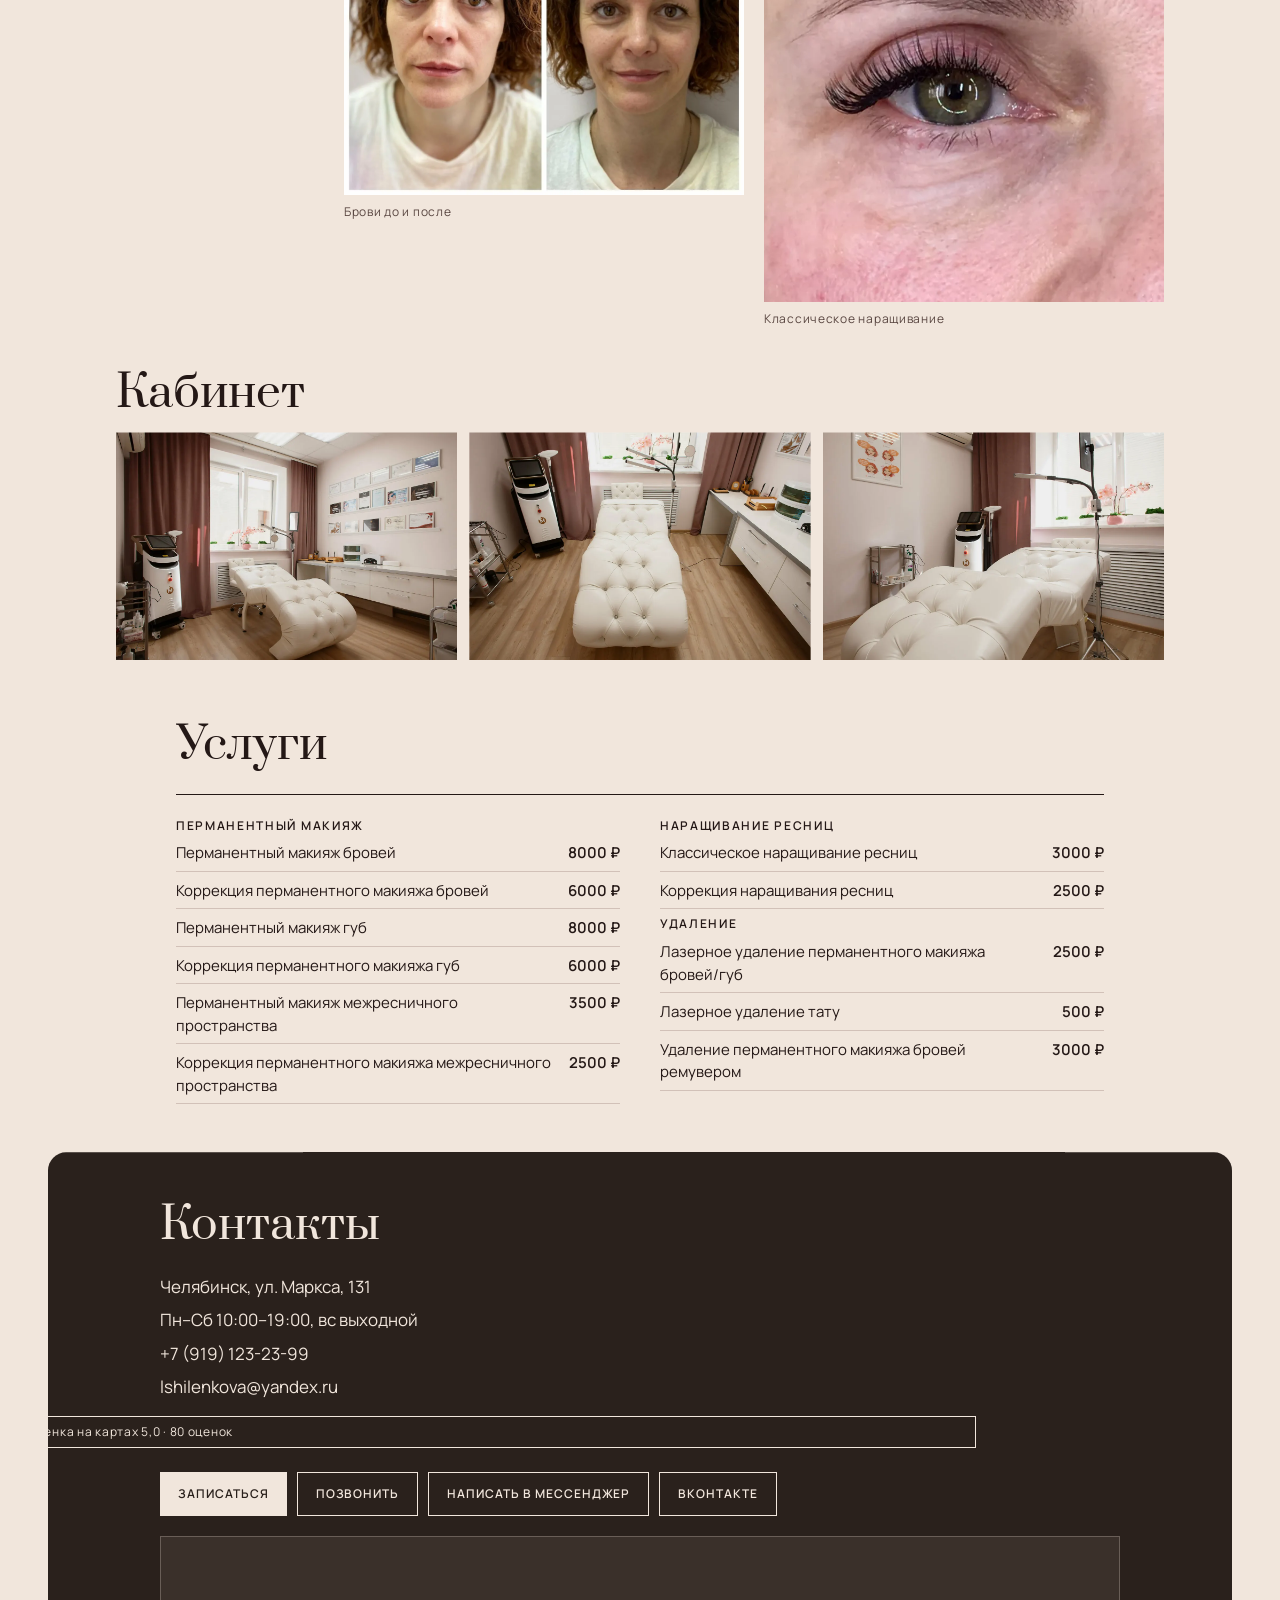
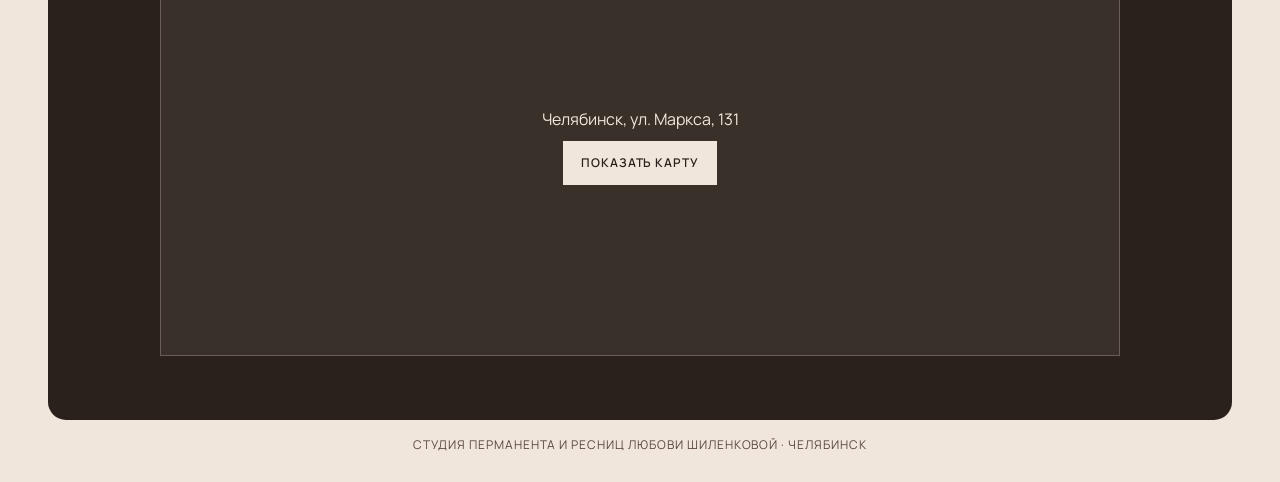
==== commit 4869be5f: "Demo site" ====
--- a/v2/index.html
+++ b/v2/index.html
@@ -6,7 +6,7 @@
 <meta name="robots" content="noindex, nofollow">
 <title>Студия перманента и ресниц Любови Шиленковой · Челябинск</title>
 <meta name="description" content="Студия перманента и ресниц Любови Шиленковой в Челябинске, на улице Маркса, в Центральном районе. Перманентный макияж и наращивание ресниц, запись онлайн.">
-<meta name="theme-color" content="#F3EEE8">
+<meta name="theme-color" content="#F1E6DC">
 <link rel="icon" sizes="any" href="logos/favicon.ico">
 <link rel="icon" type="image/png" sizes="32x32" href="logos/favicon-32x32.png">
 <link rel="apple-touch-icon" sizes="180x180" href="logos/apple-touch-icon.png">
@@ -19,7 +19,7 @@
 </script>
 </head>
 <body>
-<div class="grid-bg" aria-hidden="true"></div>
+<div class="chart" aria-hidden="true"></div>
 <div class="spot" id="spot" aria-hidden="true"></div>
 
 <div class="chrome" id="chrome">
@@ -34,9 +34,9 @@
     <a class="sign" href="#top">Любовь Шиленкова</a>
     <nav class="nav" aria-label="Разделы">
       <a href="#about">О нас</a>
+      <a href="#reviews">Отзывы</a>
+      <a href="#works">Работы</a>
       <a href="#services">Услуги</a>
-      <a href="#works">Работы</a>
-      <a href="#reviews">Отзывы</a>
       <a href="#contacts">Контакты</a>
     </nav>
     <a class="btn btn-head" href="https://n501850.yclients.com/" target="_blank" rel="noopener noreferrer">Записаться</a>
@@ -48,121 +48,146 @@
 
 <nav class="menu" id="menu" hidden aria-label="Разделы">
   <a href="#about">О нас</a>
+  <a href="#reviews">Отзывы</a>
+  <a href="#works">Работы</a>
   <a href="#services">Услуги</a>
-  <a href="#works">Работы</a>
-  <a href="#reviews">Отзывы</a>
   <a href="#contacts">Контакты</a>
 </nav>
 
 <main id="top">
   <section class="hero" aria-label="Первый экран">
-    <p class="word" aria-hidden="true">Шиленкова</p>
-    <figure class="work-frame" data-curtain data-tilt>
+    <h1 data-rv="h1">
+      <span class="w"><span class="wi" style="--g:0">Студия</span></span>
+      <span class="w"><span class="wi" style="--g:0">перманента</span></span>
+      <span class="w"><span class="wi" style="--g:1">и</span></span>
+      <span class="w"><span class="wi" style="--g:1">ресниц</span></span>
+      <span class="w"><span class="wi" style="--g:2">Любови</span></span>
+      <span class="w"><span class="wi" style="--g:2">Шиленковой</span></span>
+      <span class="w"><span class="wi" style="--g:3">– в</span></span>
+      <span class="w"><span class="wi" style="--g:3">Челябинске</span></span>
+    </h1>
+    <figure class="plate" data-curtain data-tilt>
+      <span class="marks-tl" aria-hidden="true"></span>
+      <span class="marks-tr" aria-hidden="true"></span>
+      <span class="marks-bl" aria-hidden="true"></span>
+      <span class="marks-br" aria-hidden="true"></span>
       <img src="img/work-eyeliner.webp" width="1123" height="1280" alt="Перманентный макияж межресничного пространства" fetchpriority="high">
     </figure>
-    <div class="col-about" id="about">
-      <h1 data-rv="h1">
-        <span class="w"><span class="wi" style="--g:0">Студия</span></span>
-        <span class="w"><span class="wi" style="--g:0">перманента</span></span>
-        <span class="w"><span class="wi" style="--g:1">и</span></span>
-        <span class="w"><span class="wi" style="--g:1">ресниц</span></span>
-        <span class="w"><span class="wi" style="--g:2">Любови</span></span>
-        <span class="w"><span class="wi" style="--g:2">Шиленковой</span></span>
-        <span class="w"><span class="wi" style="--g:3">– в</span></span>
-        <span class="w"><span class="wi" style="--g:3">Челябинске</span></span>
-      </h1>
-      <p class="lead" data-light>Перманентный макияж и наращивание ресниц – в Челябинске, на улице Маркса, в Центральном районе.</p>
-      <p class="hello" data-rv>Вас приветствует студия Любови Шиленковой.</p>
-    </div>
-    <div class="col-svc" id="services">
-      <h2 class="marks" data-assemble data-rv>Услуги</h2>
-      <ul>
-        <li><span>Перманентный макияж бровей</span><span class="pr">8000 ₽</span></li>
-        <li><span>Коррекция перманентного макияжа бровей</span><span class="pr">6000 ₽</span></li>
-        <li><span>Перманентный макияж губ</span><span class="pr">8000 ₽</span></li>
-        <li><span>Коррекция перманентного макияжа губ</span><span class="pr">6000 ₽</span></li>
-        <li><span>Перманентный макияж межресничного пространства</span><span class="pr">3500 ₽</span></li>
-        <li><span>Коррекция перманентного макияжа межресничного пространства</span><span class="pr">2500 ₽</span></li>
-        <li><span>Классическое наращивание ресниц</span><span class="pr">3000 ₽</span></li>
-        <li><span>Коррекция наращивания ресниц</span><span class="pr">2500 ₽</span></li>
-        <li><span>Лазерное удаление перманентного макияжа бровей/губ</span><span class="pr">2500 ₽</span></li>
-        <li><span>Лазерное удаление тату</span><span class="pr">500 ₽</span></li>
-        <li><span>Удаление перманентного макияжа бровей ремувером</span><span class="pr">3000 ₽</span></li>
-      </ul>
-    </div>
     <div class="hero-foot">
       <p>Челябинск, ул. Маркса, 131</p>
       <a class="btn" href="https://n501850.yclients.com/" target="_blank" rel="noopener noreferrer">Записаться</a>
     </div>
-  </section>
-
-  <section class="works" id="works">
-    <h2 data-rv="h2" class="marks" data-assemble><span class="w"><span class="wi">Работы</span></span></h2>
-    <div class="gal-grid">
-      <figure class="shot" data-curtain data-frame data-rv data-d style="--i:0"><img src="img/work-lips.webp" width="1280" height="1116" alt="Перманентный макияж губ" loading="lazy"><figcaption class="marks" data-assemble>Перманентный макияж губ</figcaption></figure>
-      <figure class="shot" data-curtain data-frame data-rv data-d style="--i:1"><img src="img/work-eyeliner.webp" width="1123" height="1280" alt="Перманентный макияж межресничного пространства" loading="lazy"><figcaption class="marks" data-assemble>Межресничный перманент</figcaption></figure>
-      <figure class="shot" data-curtain data-frame data-rv data-d style="--i:2"><img src="img/work-face.webp" width="1029" height="1200" alt="Перманентный макияж губ и бровей" loading="lazy"><figcaption class="marks" data-assemble>Губы и брови</figcaption></figure>
-      <figure class="shot" data-curtain data-frame data-rv data-d style="--i:3"><img src="img/work-brows-lashes.webp" width="900" height="1200" alt="Брови и наращивание ресниц" loading="lazy"><figcaption class="marks" data-assemble>Брови и ресницы</figcaption></figure>
-      <figure class="shot" data-curtain data-frame data-rv data-d style="--i:4"><img src="img/work-brows-ba.webp" width="1280" height="1280" alt="Брови до и после перманентного макияжа" loading="lazy"><figcaption class="marks" data-assemble>Брови до и после</figcaption></figure>
-      <figure class="shot" data-curtain data-frame data-rv data-d style="--i:5"><img src="img/work-lashes.webp" width="690" height="875" alt="Классическое наращивание ресниц" loading="lazy"><figcaption class="marks" data-assemble>Классическое наращивание</figcaption></figure>
-    </div>
-    <div class="place">
-      <h3 class="marks" data-assemble data-rv>Кабинет</h3>
-      <div class="place-grid">
-        <figure class="shot" data-curtain data-frame data-rv data-d style="--i:0"><img src="img/int-wide.webp" width="1280" height="853" alt="Кабинет студии, общий план" loading="lazy"></figure>
-        <figure class="shot" data-curtain data-frame data-rv data-d style="--i:1"><img src="img/int-couch.webp" width="1280" height="853" alt="Кабинет студии, кушетка" loading="lazy"></figure>
-        <figure class="shot" data-curtain data-frame data-rv data-d style="--i:2"><img src="img/int-window.webp" width="1280" height="853" alt="Кабинет студии у окна" loading="lazy"></figure>
-      </div>
-    </div>
-  </section>
-
-  <section class="reviews" id="reviews" data-tone="dark">
-    <div class="reviews-inner">
-      <h2 data-rv="h2" class="marks" data-assemble><span class="w"><span class="wi">Отзывы</span></span></h2>
-      <div class="rev-stack">
-        <article class="rev-card">
+    <div class="hero-legend" id="about">
+      <p class="lead" data-light>Перманентный макияж и наращивание ресниц – в Челябинске, на улице Маркса, в Центральном районе.</p>
+      <p class="hello" data-rv>Вас приветствует студия Любови Шиленковой.</p>
+    </div>
+  </section>
+
+  <section class="reviews" id="reviews">
+    <h2 data-rv="h2" class="marks" data-assemble><span class="w"><span class="wi">Отзывы</span></span></h2>
+    <div class="log">
+      <ol class="log-index" aria-label="Имена">
+        <li><a href="#q-ksenia">Ксения</a></li>
+        <li><a href="#q-anastasia">Анастасия</a></li>
+        <li><a href="#q-kamila">Камила</a></li>
+        <li><a href="#q-olga">Ольга</a></li>
+      </ol>
+      <div class="log-pages">
+        <article class="log-page" id="q-ksenia">
           <blockquote>Любовь мощный профессионал, мне есть с кем сравнивать, очень индивидуальный подход, безупречный подбор форм, очень комфортный и безболезненный татуаж, а также приятная обстановка. Для такого качества цены очень приемлемы. 😍😍😍</blockquote>
           <footer>Ксения · 29 мая</footer>
         </article>
-        <article class="rev-card">
+        <article class="log-page" id="q-anastasia">
           <blockquote>Очень приятное место! Всё уютно, чисто! Любовь-это профессионал своего дела. Подобрала правильную длину и объём ресниц. Рассказала все нюансы наращивания ресниц. Ну а результат превзошёл все мои ожидания! Огромное спасибо! Обязательно вернусь вновь!</blockquote>
           <footer>Анастасия · 23 мая 2025</footer>
         </article>
-        <article class="rev-card">
+        <article class="log-page" id="q-kamila">
           <blockquote>Любовь - большой профессионал в бьюти - направлении, я впечатлена не только результатом работы, но и подходом к клиенту, чувствуется философия мастера индивидуальный подход с учетом вашего типажа, что позволяет не получить в итоге шаьлонный трендлвый эффект, Любовь подчеркивает натурально ваши природные данные) Эффект носки дпде не чувсивуется, мон сперва показалось, что мне ничего не сделали, но посмотрев в зеркала, была очень удивлена. Желаю больших успехов мастеру и процветания студии 🙌🏻</blockquote>
           <footer>Камила · 8 августа 2025</footer>
         </article>
-        <article class="rev-card">
+        <article class="log-page" id="q-olga">
           <blockquote>Любовь, прекрасный мастер своего дела. Хожу к ней регулярно, не первый год. Делаю бровки, реснички, сейчас решилась на перманент губ. После первой процедуры есть прекрасный результат.Все оценили. Спасибо большое. Теперь жду коррекцию🤗Мастера менять не буду💯%</blockquote>
           <footer>Ольга · 22 ноября 2025</footer>
         </article>
       </div>
-      <div class="rev-lane-wrap" id="rev-lane-wrap">
-        <div class="rev-lane" id="rev-lane">
-          <article class="rev-card">
-            <blockquote>Любовь мощный профессионал, мне есть с кем сравнивать, очень индивидуальный подход, безупречный подбор форм, очень комфортный и безболезненный татуаж, а также приятная обстановка. Для такого качества цены очень приемлемы. 😍😍😍</blockquote>
-            <footer>Ксения · 29 мая</footer>
-          </article>
-          <article class="rev-card">
-            <blockquote>Очень приятное место! Всё уютно, чисто! Любовь-это профессионал своего дела. Подобрала правильную длину и объём ресниц. Рассказала все нюансы наращивания ресниц. Ну а результат превзошёл все мои ожидания! Огромное спасибо! Обязательно вернусь вновь!</blockquote>
-            <footer>Анастасия · 23 мая 2025</footer>
-          </article>
-          <article class="rev-card">
-            <blockquote>Любовь - большой профессионал в бьюти - направлении, я впечатлена не только результатом работы, но и подходом к клиенту, чувствуется философия мастера индивидуальный подход с учетом вашего типажа, что позволяет не получить в итоге шаьлонный трендлвый эффект, Любовь подчеркивает натурально ваши природные данные) Эффект носки дпде не чувсивуется, мон сперва показалось, что мне ничего не сделали, но посмотрев в зеркала, была очень удивлена. Желаю больших успехов мастеру и процветания студии 🙌🏻</blockquote>
-            <footer>Камила · 8 августа 2025</footer>
-          </article>
-          <article class="rev-card">
-            <blockquote>Любовь, прекрасный мастер своего дела. Хожу к ней регулярно, не первый год. Делаю бровки, реснички, сейчас решилась на перманент губ. После первой процедуры есть прекрасный результат.Все оценили. Спасибо большое. Теперь жду коррекцию🤗Мастера менять не буду💯%</blockquote>
-            <footer>Ольга · 22 ноября 2025</footer>
-          </article>
-        </div>
-        <div class="rev-progress" aria-hidden="true"><i id="rev-progress"></i></div>
-      </div>
-      <a class="rev-all" href="https://yandex.ru/maps/org/31362905163/reviews/" target="_blank" rel="noopener noreferrer">Все отзывы</a>
-    </div>
-  </section>
-
-  <section class="contacts" id="contacts">
+    </div>
+    <a class="rev-all" href="https://yandex.ru/maps/org/31362905163/reviews/" target="_blank" rel="noopener noreferrer">Все отзывы</a>
+  </section>
+
+  <section class="works" id="works">
+    <div class="stream">
+      <div class="stream-side">
+        <h2 data-rv="h2" class="marks" data-assemble><span class="w"><span class="wi">Работы</span></span></h2>
+        <a class="btn" href="https://n501850.yclients.com/" target="_blank" rel="noopener noreferrer">Записаться</a>
+      </div>
+      <div class="stream-photos">
+        <figure class="print" data-curtain data-rv data-d style="--i:0">
+          <img src="img/work-lips.webp" width="1280" height="1116" alt="Перманентный макияж губ" loading="lazy">
+          <figcaption>Перманентный макияж губ</figcaption>
+        </figure>
+        <figure class="print" data-curtain data-rv data-d style="--i:1">
+          <img src="img/work-eyeliner.webp" width="1123" height="1280" alt="Перманентный макияж межресничного пространства" loading="lazy">
+          <figcaption>Межресничный перманент</figcaption>
+        </figure>
+        <figure class="print" data-curtain data-rv data-d style="--i:2">
+          <img src="img/work-face.webp" width="1029" height="1200" alt="Перманентный макияж губ и бровей" loading="lazy">
+          <figcaption>Губы и брови</figcaption>
+        </figure>
+        <figure class="print" data-curtain data-rv data-d style="--i:3">
+          <img src="img/work-brows-lashes.webp" width="900" height="1200" alt="Брови и наращивание ресниц" loading="lazy">
+          <figcaption>Брови и ресницы</figcaption>
+        </figure>
+        <figure class="print" data-curtain data-rv data-d style="--i:4">
+          <img src="img/work-brows-ba.webp" width="1280" height="1280" alt="Брови до и после перманентного макияжа" loading="lazy">
+          <figcaption>Брови до и после</figcaption>
+        </figure>
+        <figure class="print" data-curtain data-rv data-d style="--i:5">
+          <img src="img/work-lashes.webp" width="690" height="875" alt="Классическое наращивание ресниц" loading="lazy">
+          <figcaption>Классическое наращивание</figcaption>
+        </figure>
+      </div>
+    </div>
+    <div class="cabinet">
+      <h3 class="marks" data-assemble data-rv>Кабинет</h3>
+      <div class="cabinet-row">
+        <figure class="print wide" data-curtain data-rv data-d style="--i:0"><img src="img/int-wide.webp" width="1280" height="853" alt="Кабинет студии, общий план" loading="lazy"></figure>
+        <figure class="print wide" data-curtain data-rv data-d style="--i:1"><img src="img/int-couch.webp" width="1280" height="853" alt="Кабинет студии, кушетка" loading="lazy"></figure>
+        <figure class="print wide" data-curtain data-rv data-d style="--i:2"><img src="img/int-window.webp" width="1280" height="853" alt="Кабинет студии у окна" loading="lazy"></figure>
+      </div>
+    </div>
+  </section>
+
+  <section class="services" id="services">
+    <h2 data-rv="h2" class="marks" data-assemble><span class="w"><span class="wi">Услуги</span></span></h2>
+    <div class="tariff">
+      <div class="tariff-col">
+        <h3>Перманентный макияж</h3>
+        <ul>
+          <li><span>Перманентный макияж бровей</span><span class="pr">8000 ₽</span></li>
+          <li><span>Коррекция перманентного макияжа бровей</span><span class="pr">6000 ₽</span></li>
+          <li><span>Перманентный макияж губ</span><span class="pr">8000 ₽</span></li>
+          <li><span>Коррекция перманентного макияжа губ</span><span class="pr">6000 ₽</span></li>
+          <li><span>Перманентный макияж межресничного пространства</span><span class="pr">3500 ₽</span></li>
+          <li><span>Коррекция перманентного макияжа межресничного пространства</span><span class="pr">2500 ₽</span></li>
+        </ul>
+      </div>
+      <div class="tariff-col">
+        <h3>Наращивание ресниц</h3>
+        <ul>
+          <li><span>Классическое наращивание ресниц</span><span class="pr">3000 ₽</span></li>
+          <li><span>Коррекция наращивания ресниц</span><span class="pr">2500 ₽</span></li>
+        </ul>
+        <h3>Удаление</h3>
+        <ul>
+          <li><span>Лазерное удаление перманентного макияжа бровей/губ</span><span class="pr">2500 ₽</span></li>
+          <li><span>Лазерное удаление тату</span><span class="pr">500 ₽</span></li>
+          <li><span>Удаление перманентного макияжа бровей ремувером</span><span class="pr">3000 ₽</span></li>
+        </ul>
+      </div>
+    </div>
+  </section>
+
+  <section class="contacts" id="contacts" data-tone="dark">
     <h2 data-rv="h2" class="marks" data-assemble><span class="w"><span class="wi">Контакты</span></span></h2>
     <div class="nap">
       <p>Челябинск, ул. Маркса, 131</p>
@@ -172,15 +197,15 @@
     </div>
     <p class="badge">Оценка на картах 5,0 · 80 оценок</p>
     <div class="msg">
-      <a class="btn" href="https://n501850.yclients.com/" target="_blank" rel="noopener noreferrer">Записаться</a>
-      <a class="btn btn-ghost" href="tel:+79191232399">Позвонить</a>
-      <a class="btn btn-ghost" href="https://t.me/+79191232399" target="_blank" rel="noopener noreferrer">Написать в мессенджер</a>
-      <a class="btn btn-ghost" href="https://vk.ru/shilenkovabeauty" target="_blank" rel="noopener noreferrer">ВКонтакте</a>
+      <a class="btn btn-on-dark" href="https://n501850.yclients.com/" target="_blank" rel="noopener noreferrer">Записаться</a>
+      <a class="btn btn-ghost-dark" href="tel:+79191232399">Позвонить</a>
+      <a class="btn btn-ghost-dark" href="https://t.me/+79191232399" target="_blank" rel="noopener noreferrer">Написать в мессенджер</a>
+      <a class="btn btn-ghost-dark" href="https://vk.ru/shilenkovabeauty" target="_blank" rel="noopener noreferrer">ВКонтакте</a>
     </div>
     <div class="map" id="map" data-src="https://yandex.ru/map-widget/v1/?ol=biz&amp;oid=31362905163&amp;z=16&amp;lang=ru_RU">
       <div class="ph">
         <p>Челябинск, ул. Маркса, 131</p>
-        <button class="btn" type="button" id="map-btn">Показать карту</button>
+        <button class="btn btn-on-dark" type="button" id="map-btn">Показать карту</button>
       </div>
     </div>
   </section>
--- a/v2/css/styles.css
+++ b/v2/css/styles.css
@@ -1,21 +1,18 @@
-/* T4 Grid - brow-mapping sheet */
+/* T4 Grid - brow-mapping chart, not a graph-paper sheet */
 :root {
-  --c-paper: #f3eee8;
-  --c-ink: #1e1917;
-  --c-muted: #5a514c;
-  --c-line: rgba(62, 48, 40, .16);
-  --c-line-strong: rgba(62, 48, 40, .32);
+  --c-paper: #f1e6dc;
+  --c-ink: #241816;
+  --c-muted: #5a4742;
+  --c-rule: rgba(90, 48, 40, .2);
+  --c-tick: rgba(90, 48, 40, .35);
   --c-rose: #7a3f40;
   --c-rose-deep: #5c2e2f;
-  --c-soft: #e8e0d8;
-  --c-dark: #241e1c;
-  --c-on-dark: #f3eee8;
-  --c-frame: #d8cfc6;
+  --c-oak: #2a211c;
+  --c-on-dark: #f1e6dc;
   --top-h: 96px;
   --ease: cubic-bezier(.16, 1, .3, 1);
-  --max: 1180px;
-  --grid: 24px;
   --fx: 0px;
+  --rule: 32px;
 }
 *, *::before, *::after { box-sizing: border-box; }
 html, body { overflow-x: clip; }
@@ -31,9 +28,10 @@
 a { color: inherit; }
 button { font: inherit; color: inherit; }
 h1, h2, h3 { font-family: "Prata", Georgia, serif; font-weight: 400; line-height: 1.15; margin: 0; }
-p, ul, figure, blockquote { margin: 0; }
-
-.grid-bg {
+p, ul, ol, figure, blockquote { margin: 0; }
+
+/* Lined mapping chart: horizontal 32px rules, centre meridian, edge ticks only */
+.chart {
   position: fixed;
   inset: 0;
   z-index: 0;
@@ -41,19 +39,29 @@
   pointer-events: none;
   background-color: var(--c-paper);
   background-image:
-    linear-gradient(to right, var(--c-line) 1px, transparent 1px),
-    linear-gradient(to bottom, var(--c-line) 1px, transparent 1px);
-  background-size: var(--grid) var(--grid);
-}
+    linear-gradient(to bottom, var(--c-rule) 1px, transparent 1px);
+  background-size: 100% var(--rule);
+}
+.chart::before,
+.chart::after {
+  content: "";
+  position: absolute;
+  top: 0;
+  bottom: 0;
+  width: 20px;
+  background: repeating-linear-gradient(to bottom, var(--c-tick) 0 5px, transparent 5px 32px);
+}
+.chart::before { left: 8px; }
+.chart::after { right: 8px; }
 .spot {
   display: none;
   position: fixed;
   z-index: 1;
-  width: 50vmin;
-  height: 50vmin;
+  width: 48vmin;
+  height: 48vmin;
   border-radius: 50%;
   pointer-events: none;
-  background: radial-gradient(circle, rgba(255, 250, 244, .5) 0%, rgba(255, 250, 244, 0) 68%);
+  background: radial-gradient(circle, rgba(255, 248, 240, .55) 0%, rgba(255, 248, 240, 0) 70%);
   translate: -50% -50%;
   mix-blend-mode: multiply;
 }
@@ -63,9 +71,7 @@
 
 .chrome {
   position: fixed;
-  top: 0;
-  left: 0;
-  right: 0;
+  top: 0; left: 0; right: 0;
   z-index: 40;
   background: var(--c-paper);
 }
@@ -78,14 +84,11 @@
 .progress {
   display: none;
   position: absolute;
-  left: 0;
-  right: 0;
-  bottom: 0;
+  left: 0; right: 0; bottom: 0;
   height: 2px;
   background: var(--c-rose);
   transform-origin: left center;
   scale: 0 1;
-  z-index: 1;
 }
 @supports (animation-timeline: scroll()) {
   html.m-on .progress {
@@ -110,22 +113,22 @@
   text-transform: uppercase;
   line-height: 1.2;
 }
-@media (max-width: 420px) {
-  .demo { padding: 3px 8px; gap: 6px; letter-spacing: .03em; }
-  .demo-sw a, .demo-sw span { padding: 2px 6px; }
-}
 .demo-msg { flex: 1 1 auto; }
 .demo-sw { display: flex; gap: 6px; flex: 0 0 auto; }
 .demo-sw a, .demo-sw span {
   padding: 2px 8px;
-  border: 1px solid rgba(243, 238, 232, .4);
+  border: 1px solid rgba(241, 230, 220, .4);
   text-decoration: none;
   font-size: 10px;
   letter-spacing: .06em;
   text-transform: uppercase;
 }
 .demo-sw .is-on { background: var(--c-on-dark); color: var(--c-ink); border-color: var(--c-on-dark); }
-.demo-sw a:hover, .demo-sw a:focus-visible { background: rgba(243, 238, 232, .14); }
+.demo-sw a:hover, .demo-sw a:focus-visible { background: rgba(241, 230, 220, .14); }
+@media (max-width: 420px) {
+  .demo { padding: 3px 8px; gap: 6px; letter-spacing: .03em; }
+  .demo-sw a, .demo-sw span { padding: 2px 6px; }
+}
 
 .head {
   display: flex;
@@ -133,12 +136,7 @@
   gap: 8px;
   min-height: 56px;
   padding: 6px 12px;
-  border-bottom: 1px solid var(--c-line-strong);
-}
-@media (max-width: 420px) {
-  .head { padding: 6px 10px; gap: 6px; }
-  .btn-head { padding: 8px 10px; font-size: 11px; }
-  .burger { min-width: 40px; padding: 6px 8px; font-size: 11px; }
+  border-bottom: 1px solid var(--c-tick);
 }
 .sign {
   font-family: "Prata", Georgia, serif;
@@ -148,8 +146,14 @@
   white-space: nowrap;
   min-width: 0;
 }
-.nav { display: none; gap: 20px; }
-.nav a { text-decoration: none; font-size: 13px; letter-spacing: .08em; text-transform: uppercase; color: var(--c-muted); }
+.nav { display: none; gap: 18px; }
+.nav a {
+  text-decoration: none;
+  font-size: 12px;
+  letter-spacing: .1em;
+  text-transform: uppercase;
+  color: var(--c-muted);
+}
 .nav a:hover, .nav a:focus-visible { color: var(--c-ink); }
 .btn {
   display: inline-flex;
@@ -169,14 +173,14 @@
 }
 .btn:hover, .btn:focus-visible { background: var(--c-rose-deep); }
 .btn-head { padding: 8px 14px; min-height: 40px; }
-.btn-ghost {
+.btn-on-dark { background: var(--c-on-dark); color: var(--c-oak); }
+.btn-on-dark:hover, .btn-on-dark:focus-visible { background: #fff; color: var(--c-oak); }
+.btn-ghost-dark {
   background: transparent;
-  color: var(--c-ink);
-  border: 1px solid var(--c-ink);
-}
-.btn-ghost:hover, .btn-ghost:focus-visible { background: var(--c-ink); color: var(--c-on-dark); }
-.btn-on-dark { background: var(--c-on-dark); color: var(--c-dark); }
-.btn-on-dark:hover, .btn-on-dark:focus-visible { background: #fff; color: var(--c-dark); }
+  color: var(--c-on-dark);
+  border: 1px solid var(--c-on-dark);
+}
+.btn-ghost-dark:hover, .btn-ghost-dark:focus-visible { background: var(--c-on-dark); color: var(--c-oak); }
 .burger {
   display: inline-flex;
   align-items: center;
@@ -193,6 +197,11 @@
   cursor: pointer;
 }
 .burger[aria-expanded="true"] { background: var(--c-ink); color: var(--c-on-dark); }
+@media (max-width: 420px) {
+  .head { padding: 6px 10px; gap: 6px; }
+  .btn-head { padding: 8px 10px; font-size: 11px; }
+  .burger { min-width: 40px; padding: 6px 8px; font-size: 11px; }
+}
 @media (min-width: 900px) {
   .burger { display: none; }
   .nav { display: flex; }
@@ -201,11 +210,10 @@
 .menu {
   position: fixed;
   top: var(--top-h);
-  left: 0;
-  right: 0;
+  left: 0; right: 0;
   z-index: 39;
   background: var(--c-paper);
-  border-bottom: 1px solid var(--c-line-strong);
+  border-bottom: 1px solid var(--c-tick);
   padding: 8px 16px 18px;
   display: flex;
   flex-direction: column;
@@ -223,219 +231,252 @@
 main { position: relative; z-index: 2; }
 section { scroll-margin-top: calc(var(--top-h) + 12px); }
 
+/* Hero: title, crop-marked plate, address+CTA, then about. No ghost word, no side columns. */
 .hero {
-  width: min(100%, var(--max));
+  width: min(100%, 880px);
   margin: 0 auto;
   padding: 16px 16px 36px;
   display: grid;
-  gap: 16px;
-  position: relative;
+  gap: 14px;
+  justify-items: center;
   overflow-x: clip;
   max-width: 100%;
 }
-.word {
-  font-family: "Prata", Georgia, serif;
-  font-size: clamp(28px, 7.6vw, 160px);
-  line-height: .85;
-  letter-spacing: -.05em;
-  color: var(--c-ink);
-  opacity: .1;
+.hero h1 {
+  font-size: clamp(22px, 5.8vw, 44px);
   text-align: center;
-  pointer-events: none;
-  user-select: none;
-  grid-area: word;
-  align-self: center;
-  max-width: 100%;
-  overflow: hidden;
-  white-space: nowrap;
-}
-.work-frame {
-  grid-area: work;
-  justify-self: center;
+  max-width: 18ch;
+  overflow-wrap: break-word;
+}
+.plate {
+  position: relative;
   width: min(100%, 340px);
-  max-width: 100%;
-  padding: 10px;
+  padding: 14px;
   background: var(--c-paper);
-  box-shadow: 8px 12px 28px rgba(30, 25, 23, .16);
-  rotate: -2deg;
-  border: 1px solid var(--c-line-strong);
-  position: relative;
+  box-shadow: 0 16px 32px rgba(36, 24, 22, .16);
+  rotate: -1.8deg;
   z-index: 1;
 }
-@media (max-width: 699px) {
-  .work-frame { rotate: 0deg; }
-}
-.work-frame img {
+.plate img {
   width: 100%;
   height: auto;
   aspect-ratio: 1123 / 1280;
   object-fit: cover;
   object-position: center 40%;
-}
-.col-about, .col-svc { position: relative; z-index: 1; }
-.col-about h1 {
-  font-size: clamp(22px, 5.6vw, 40px);
-  margin-bottom: 10px;
-  overflow-wrap: break-word;
-}
-.col-about .lead { color: var(--c-muted); font-size: 16px; max-width: 36ch; }
-.col-about .hello { margin-top: 12px; font-size: 16px; }
-.col-svc h2 { font-size: 16px; letter-spacing: .14em; text-transform: uppercase; font-family: "Manrope", sans-serif; font-weight: 600; margin-bottom: 10px; }
-.col-svc ul { list-style: none; padding: 0; display: grid; gap: 4px; }
-.col-svc li { display: flex; justify-content: space-between; gap: 10px; font-size: 13px; border-bottom: 1px solid var(--c-line); padding-bottom: 4px; }
-.col-svc .pr { font-weight: 600; white-space: nowrap; }
+  max-height: 48svh;
+}
+.plate .marks-tl, .plate .marks-tr, .plate .marks-bl, .plate .marks-br {
+  position: absolute;
+  width: 14px;
+  height: 14px;
+  border: 0 solid var(--c-ink);
+}
+.marks-tl { top: 2px; left: 2px; border-top-width: 1px; border-left-width: 1px; }
+.marks-tr { top: 2px; right: 2px; border-top-width: 1px; border-right-width: 1px; }
+.marks-bl { bottom: 2px; left: 2px; border-bottom-width: 1px; border-left-width: 1px; }
+.marks-br { bottom: 2px; right: 2px; border-bottom-width: 1px; border-right-width: 1px; }
 .hero-foot {
-  grid-area: foot;
   display: flex;
   flex-wrap: wrap;
   align-items: center;
-  gap: 14px 20px;
-  border-top: 1px solid var(--c-line-strong);
-  padding-top: 14px;
+  justify-content: center;
+  gap: 12px 18px;
   font-size: 15px;
 }
-.hero { grid-template-areas: "work" "word" "foot" "about" "svc"; }
+.hero-legend {
+  text-align: center;
+  max-width: 42ch;
+}
+.hero-legend .lead { color: var(--c-muted); font-size: 16px; }
+.hero-legend .hello { margin-top: 8px; font-size: 16px; }
+@media (max-width: 699px) {
+  .plate { rotate: 0; }
+}
 @media (min-width: 900px) {
-  .hero {
-    grid-template-columns: 1fr minmax(260px, 380px) 1fr;
-    grid-template-areas:
-      "about work svc"
-      "foot foot foot";
-    column-gap: 28px;
-    align-items: center;
-    padding-top: 28px;
-    min-height: calc(100svh - var(--top-h));
-  }
-  .word {
-    position: absolute;
-    left: 0;
-    right: 0;
-    top: 42%;
-    translate: 0 -50%;
-    font-size: clamp(72px, 11vw, 180px);
-    z-index: 0;
-  }
-  .work-frame { width: 100%; }
-  .col-about { align-self: center; }
-  .col-svc { align-self: center; }
-}
-
-.works { width: min(100%, var(--max)); margin: 0 auto; padding: 40px 16px 48px; overflow-x: clip; }
-.works h2 { font-size: clamp(28px, 5vw, 44px); margin-bottom: 8px; }
-.works .intro { color: var(--c-muted); margin-bottom: 20px; }
-.gal-grid {
+  .hero { padding: 16px 20px 28px; gap: 12px; }
+  .hero h1 { font-size: clamp(28px, 3.2vw, 40px); }
+  .plate { width: min(100%, 280px); }
+  .plate img { max-height: 42svh; }
+}
+
+/* Reviews: logbook with a name index - not a lane or overlapping stack */
+.reviews {
+  width: min(100%, 960px);
+  margin: 0 auto;
+  padding: 20px 16px 48px;
+}
+.reviews h2 { font-size: clamp(28px, 5vw, 44px); margin-bottom: 18px; }
+.log {
   display: grid;
-  grid-template-columns: 1fr 1fr;
-  gap: 16px 12px;
-}
-.shot {
-  padding: 8px;
-  border: 1px solid transparent;
-  background: var(--c-paper);
-  box-shadow: 6px 10px 20px rgba(30, 25, 23, .1);
-  rotate: -1.4deg;
-}
-.shot:nth-child(even) { rotate: 1.8deg; }
-.shot img { width: 100%; height: auto; }
-.shot figcaption { font-size: 12px; letter-spacing: .04em; padding: 8px 2px 2px; color: var(--c-muted); }
-.shot.draw { border-color: var(--c-line-strong); }
-.place { margin-top: 36px; }
-.place h3 { font-family: "Prata", Georgia, serif; font-size: clamp(22px, 3vw, 30px); margin-bottom: 14px; }
-.place-grid { display: grid; grid-template-columns: 1fr; gap: 12px; }
-@media (min-width: 600px) {
-  .place-grid { grid-template-columns: 1fr 1fr 1fr; }
-}
-@media (min-width: 900px) {
-  .gal-grid { grid-template-columns: repeat(3, 1fr); gap: 24px; }
-}
-@supports (animation-timeline: view()) {
-  html.m-on .gal-grid > :nth-child(even),
-  html.m-on .place-grid > :nth-child(even) {
-    animation: drift linear both;
-    animation-timeline: view();
-  }
-}
-@keyframes drift {
-  from { translate: 0 -18px; }
-  to { translate: 0 18px; }
-}
-
-.reviews {
-  background: var(--c-dark);
-  color: var(--c-on-dark);
-  padding: 48px 16px 56px;
-}
-.reviews h2 { font-size: clamp(28px, 5vw, 44px); margin-bottom: 18px; }
-.reviews-inner { width: min(100%, 1100px); margin: 0 auto; }
-.rev-stack { display: grid; gap: 14px; }
-.rev-card {
-  background: #2d2624;
-  padding: 22px 20px 16px;
-  border: 1px solid rgba(243, 238, 232, .16);
-}
-.rev-card blockquote { font-size: 16px; line-height: 1.45; }
-.rev-card footer { margin-top: 12px; font-size: 12px; letter-spacing: .08em; text-transform: uppercase; color: color-mix(in srgb, var(--c-on-dark) 70%, var(--c-rose)); }
+  gap: 16px;
+}
+.log-index {
+  list-style: none;
+  padding: 0;
+  display: flex;
+  flex-wrap: wrap;
+  gap: 8px 18px;
+  font-size: 13px;
+  letter-spacing: .1em;
+  text-transform: uppercase;
+}
+.log-index a { text-decoration: none; color: var(--c-muted); }
+.log-index a:hover, .log-index a:focus-visible, .log-index li.is-on a { color: var(--c-ink); border-bottom: 1px solid var(--c-ink); }
+.log-pages { display: grid; gap: 28px; }
+.log-page {
+  border-top: 1px solid var(--c-tick);
+  padding-top: 16px;
+}
+.log-page blockquote { font-size: 17px; line-height: 1.5; max-width: 52ch; }
+.log-page footer {
+  margin-top: 12px;
+  font-size: 12px;
+  letter-spacing: .08em;
+  text-transform: uppercase;
+  color: var(--c-muted);
+}
 .rev-all {
   display: inline-block;
   margin-top: 22px;
-  color: var(--c-on-dark);
   font-weight: 600;
   letter-spacing: .1em;
   text-transform: uppercase;
   font-size: 12px;
 }
-.rev-lane, .rev-progress, .rev-lane-wrap { display: none; }
-html.m-on .rev-stack .rev-card {
-  position: sticky;
-  top: calc(var(--top-h) + 16px);
-}
 @media (min-width: 900px) {
-  html.m-on .rev-stack { display: none; }
-  html.m-on .rev-lane-wrap { display: block; overflow: clip; max-width: 100%; }
-  html.m-on .rev-lane {
-    display: flex;
-    gap: 20px;
-    width: max-content;
-  }
-  html.m-on .rev-lane .rev-card {
-    position: static;
-    width: min(360px, 32vw);
-    flex: 0 0 auto;
-  }
-  html.m-on .rev-progress {
-    display: block;
-    height: 2px;
-    background: rgba(243, 238, 232, .25);
-    margin-top: 16px;
-  }
-  html.m-on .rev-progress i {
-    display: block;
-    height: 100%;
-    width: 100%;
-    background: var(--c-on-dark);
-    transform-origin: left center;
-    scale: var(--p, 0) 1;
-  }
+  .log {
+    grid-template-columns: 160px 1fr;
+    gap: 32px;
+    align-items: start;
+  }
+  .log-index {
+    position: sticky;
+    top: calc(var(--top-h) + 20px);
+    flex-direction: column;
+    gap: 10px;
+  }
+}
+
+/* Gallery: vertical print stream, caption pinned at ≥900 - not an unfolding tilt grid */
+.works {
+  width: min(100%, 1080px);
+  margin: 0 auto;
+  padding: 12px 16px 48px;
+  overflow-x: clip;
+}
+.works h2, .cabinet h3 { font-size: clamp(28px, 5vw, 44px); }
+.stream-side { margin-bottom: 16px; }
+.stream-side .btn { margin-top: 12px; }
+.stream-photos {
+  display: grid;
+  grid-template-columns: 1fr 1fr;
+  gap: 18px 12px;
+}
+.print {
+  padding: 0;
+  background: transparent;
+}
+.print img { width: 100%; height: auto; }
+.print figcaption {
+  font-size: 12px;
+  letter-spacing: .06em;
+  padding: 8px 0 0;
+  color: var(--c-muted);
+}
+.print.wide img { aspect-ratio: 1280 / 853; object-fit: cover; }
+.cabinet { margin-top: 40px; }
+.cabinet h3 { margin-bottom: 14px; }
+.cabinet-row { display: grid; grid-template-columns: 1fr; gap: 12px; }
+@media (min-width: 600px) {
+  .cabinet-row { grid-template-columns: 1fr 1fr 1fr; }
+}
+@media (min-width: 900px) {
+  .stream {
+    display: grid;
+    grid-template-columns: 200px 1fr;
+    gap: 28px;
+    align-items: start;
+  }
+  html.m-on .stream-side {
+    position: sticky;
+    top: calc(var(--top-h) + 16px);
+  }
+  .stream-photos {
+    grid-template-columns: 1fr 1fr;
+    gap: 28px 20px;
+  }
+  .stream-photos .print:nth-child(odd) { translate: 0 0; }
+}
+@supports (animation-timeline: view()) {
+  html.m-on .stream-photos .print:nth-child(even),
+  html.m-on .cabinet-row .print:nth-child(even) {
+    animation: drift linear both;
+    animation-timeline: view();
+  }
+}
+@keyframes drift {
+  from { translate: 0 -16px; }
+  to { translate: 0 16px; }
+}
+
+/* Tariff sheet */
+.services {
+  width: min(100%, 960px);
+  margin: 0 auto;
+  padding: 12px 16px 48px;
+}
+.services h2 { font-size: clamp(28px, 5vw, 44px); margin-bottom: 16px; }
+.tariff {
+  display: grid;
+  gap: 24px;
+  border-top: 1px solid var(--c-ink);
+  padding-top: 16px;
+}
+.tariff-col h3 {
+  font-family: "Manrope", sans-serif;
+  font-weight: 600;
+  font-size: 12px;
+  letter-spacing: .14em;
+  text-transform: uppercase;
+  margin: 8px 0 10px;
+}
+.tariff-col ul { list-style: none; padding: 0; display: grid; gap: 8px; }
+.tariff-col li {
+  display: flex;
+  justify-content: space-between;
+  gap: 12px;
+  font-size: 15px;
+  border-bottom: 1px solid var(--c-rule);
+  padding-bottom: 6px;
+}
+.tariff-col .pr { font-weight: 600; white-space: nowrap; }
+@media (min-width: 800px) {
+  .tariff { grid-template-columns: 1fr 1fr; gap: 0 40px; }
 }
 
 .contacts {
-  width: min(100%, var(--max));
-  margin: 0 auto;
+  background: var(--c-oak);
+  color: var(--c-on-dark);
   padding: 48px 16px 64px;
   clip-path: inset(0 var(--fx) round 18px);
 }
 .contacts h2 { font-size: clamp(28px, 5vw, 44px); margin-bottom: 16px; }
+.contacts .nap, .contacts .badge, .contacts .msg, .contacts h2, .contacts .map {
+  width: min(100%, 960px);
+  margin-left: auto;
+  margin-right: auto;
+}
 .nap { display: grid; gap: 8px; font-size: 17px; margin-bottom: 16px; }
 .nap a { text-decoration: none; }
 .nap a:hover, .nap a:focus-visible { text-decoration: underline; }
-.msg { display: flex; flex-wrap: wrap; gap: 10px; margin: 16px 0 20px; }
+.msg { display: flex; flex-wrap: wrap; gap: 10px; margin: 16px auto 20px; }
 .badge {
   display: inline-block;
-  border: 1px solid var(--c-ink);
+  border: 1px solid var(--c-on-dark);
   padding: 6px 10px;
   font-size: 12px;
   letter-spacing: .06em;
-  margin-bottom: 16px;
+  margin: 0 auto 8px;
   width: fit-content;
 }
 .map {
@@ -443,8 +484,8 @@
   width: 100%;
   aspect-ratio: 16 / 10;
   max-height: 420px;
-  background: var(--c-soft);
-  border: 1px solid var(--c-line-strong);
+  background: #3a302a;
+  border: 1px solid color-mix(in srgb, var(--c-on-dark) 25%, transparent);
   overflow: hidden;
 }
 .map iframe, .map .ph { position: absolute; inset: 0; width: 100%; height: 100%; border: 0; }
@@ -483,7 +524,6 @@
   transition: opacity 1s var(--ease), translate 1s var(--ease);
 }
 html.m-on [data-rv].in[data-d] { transition-delay: calc(var(--i, 0) * 70ms); }
-
 html.m-on [data-rv="h1"]:not(.in),
 html.m-on [data-rv="h2"]:not(.in) { opacity: 1; translate: none; }
 html.m-on [data-rv="h1"]:not(.in) .wi,
@@ -498,23 +538,18 @@
   transition: translate 900ms var(--ease);
   transition-delay: calc(var(--g, 0) * 60ms);
 }
-
-html.m-on [data-curtain]:not(.in) { clip-path: inset(12% 12% 12% 12%); }
+html.m-on [data-curtain]:not(.in) { clip-path: inset(10% 10% 10% 10%); }
 html.m-on [data-curtain]:not(.in) img { scale: 1.1; }
 html.m-on [data-curtain].in { clip-path: inset(0); transition: clip-path 1.1s var(--ease); }
 html.m-on [data-curtain].in img { scale: 1; transition: scale 1.4s var(--ease); }
 html.m-on [data-curtain].done { clip-path: none; }
 html.m-on [data-curtain].done img { scale: none; }
-
-html.m-on [data-frame]:not(.in) { clip-path: inset(0 50% 0 50%); }
-html.m-on [data-frame].in { clip-path: inset(0); transition: clip-path 1.1s var(--ease); }
-
-html.m-on .marks:not(.in) { opacity: 0; }
-html.m-on .marks.in { opacity: 1; }
+html.m-on [data-light]:not(.in) { opacity: .25; }
+html.m-on [data-light].in { opacity: 1; transition: opacity 1.1s var(--ease); }
 
 @media (prefers-reduced-motion: reduce) {
   *, *::before, *::after { animation: none !important; transition: none !important; }
-  html.m-on [data-rv], html.m-on [data-curtain], html.m-on [data-frame] {
+  html.m-on [data-rv], html.m-on [data-curtain], html.m-on [data-light] {
     opacity: 1 !important;
     translate: none !important;
     scale: none !important;
@@ -523,6 +558,6 @@
 }
 @media print {
   .chrome { position: static; }
-  .grid-bg, .spot, .demo, .burger, .menu, .progress { display: none !important; }
+  .chart, .spot, .demo, .burger, .menu, .progress { display: none !important; }
   .spacer { height: 0; }
 }
